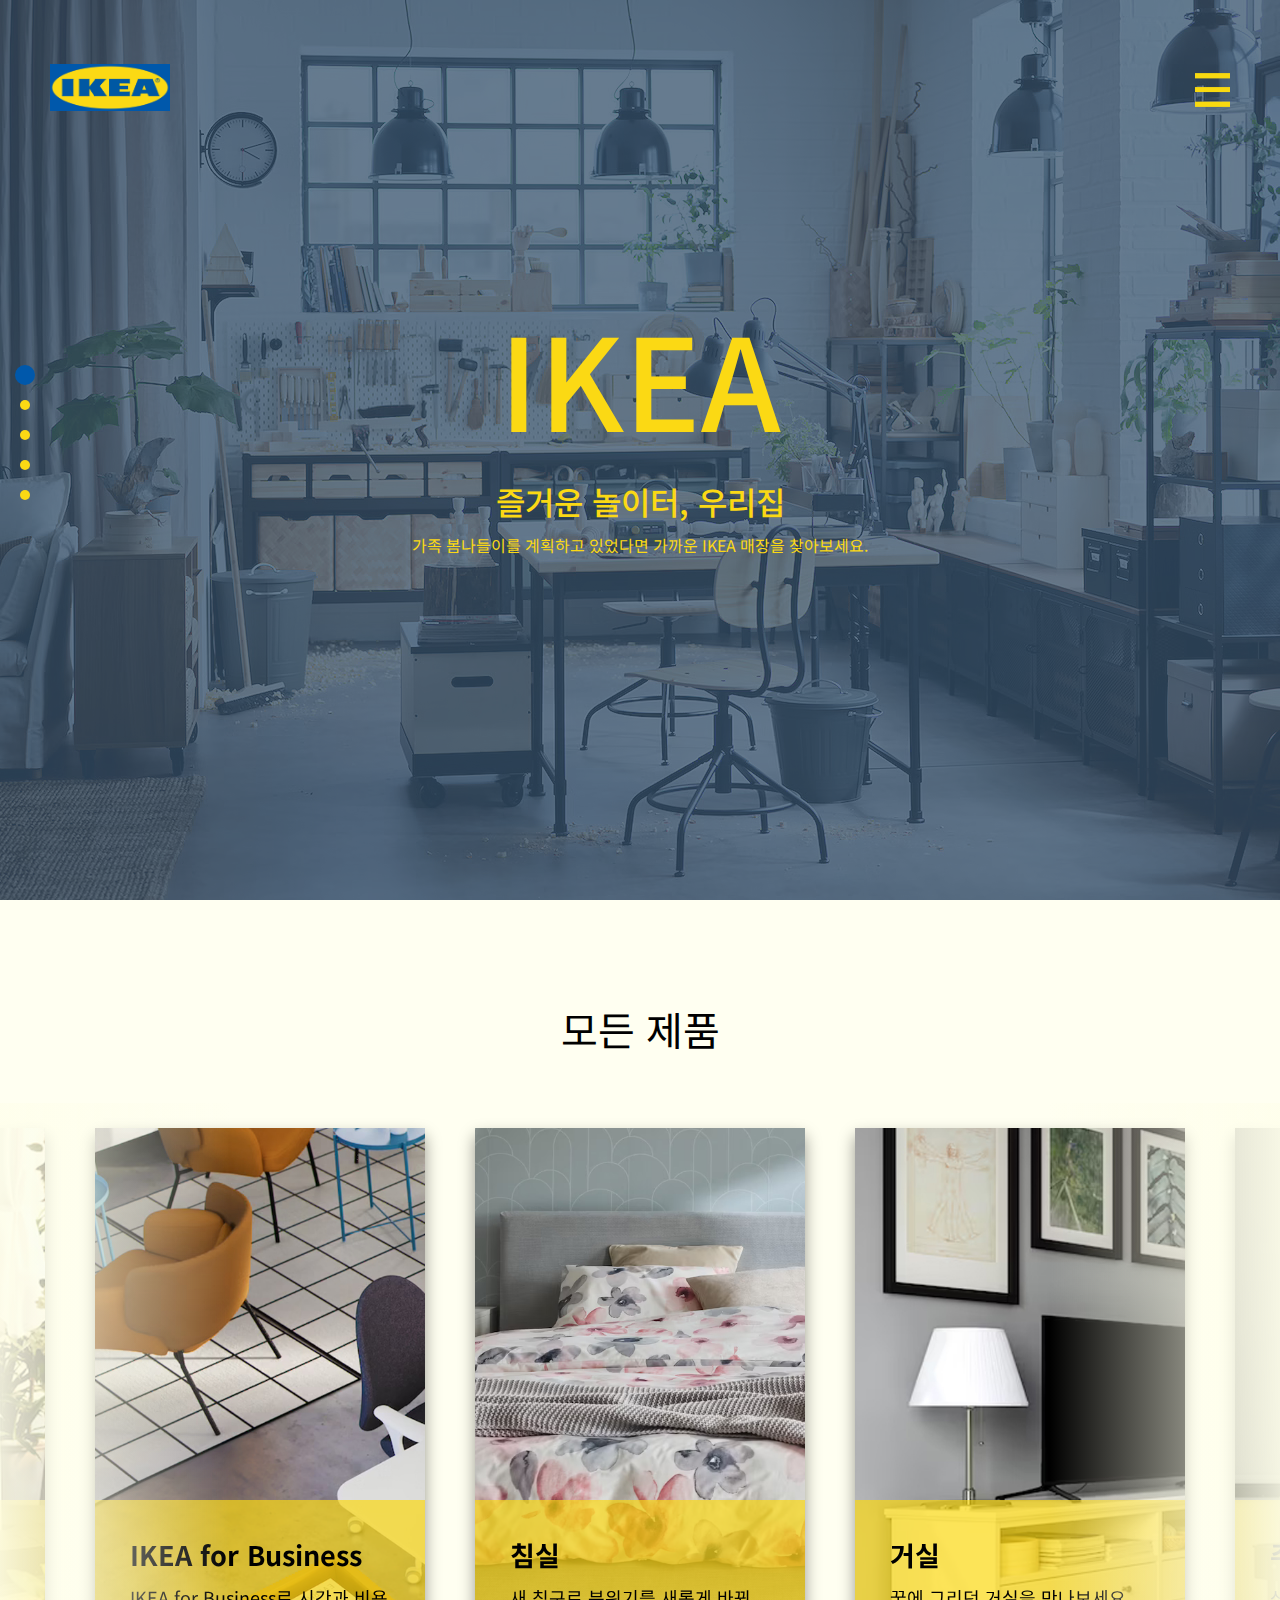
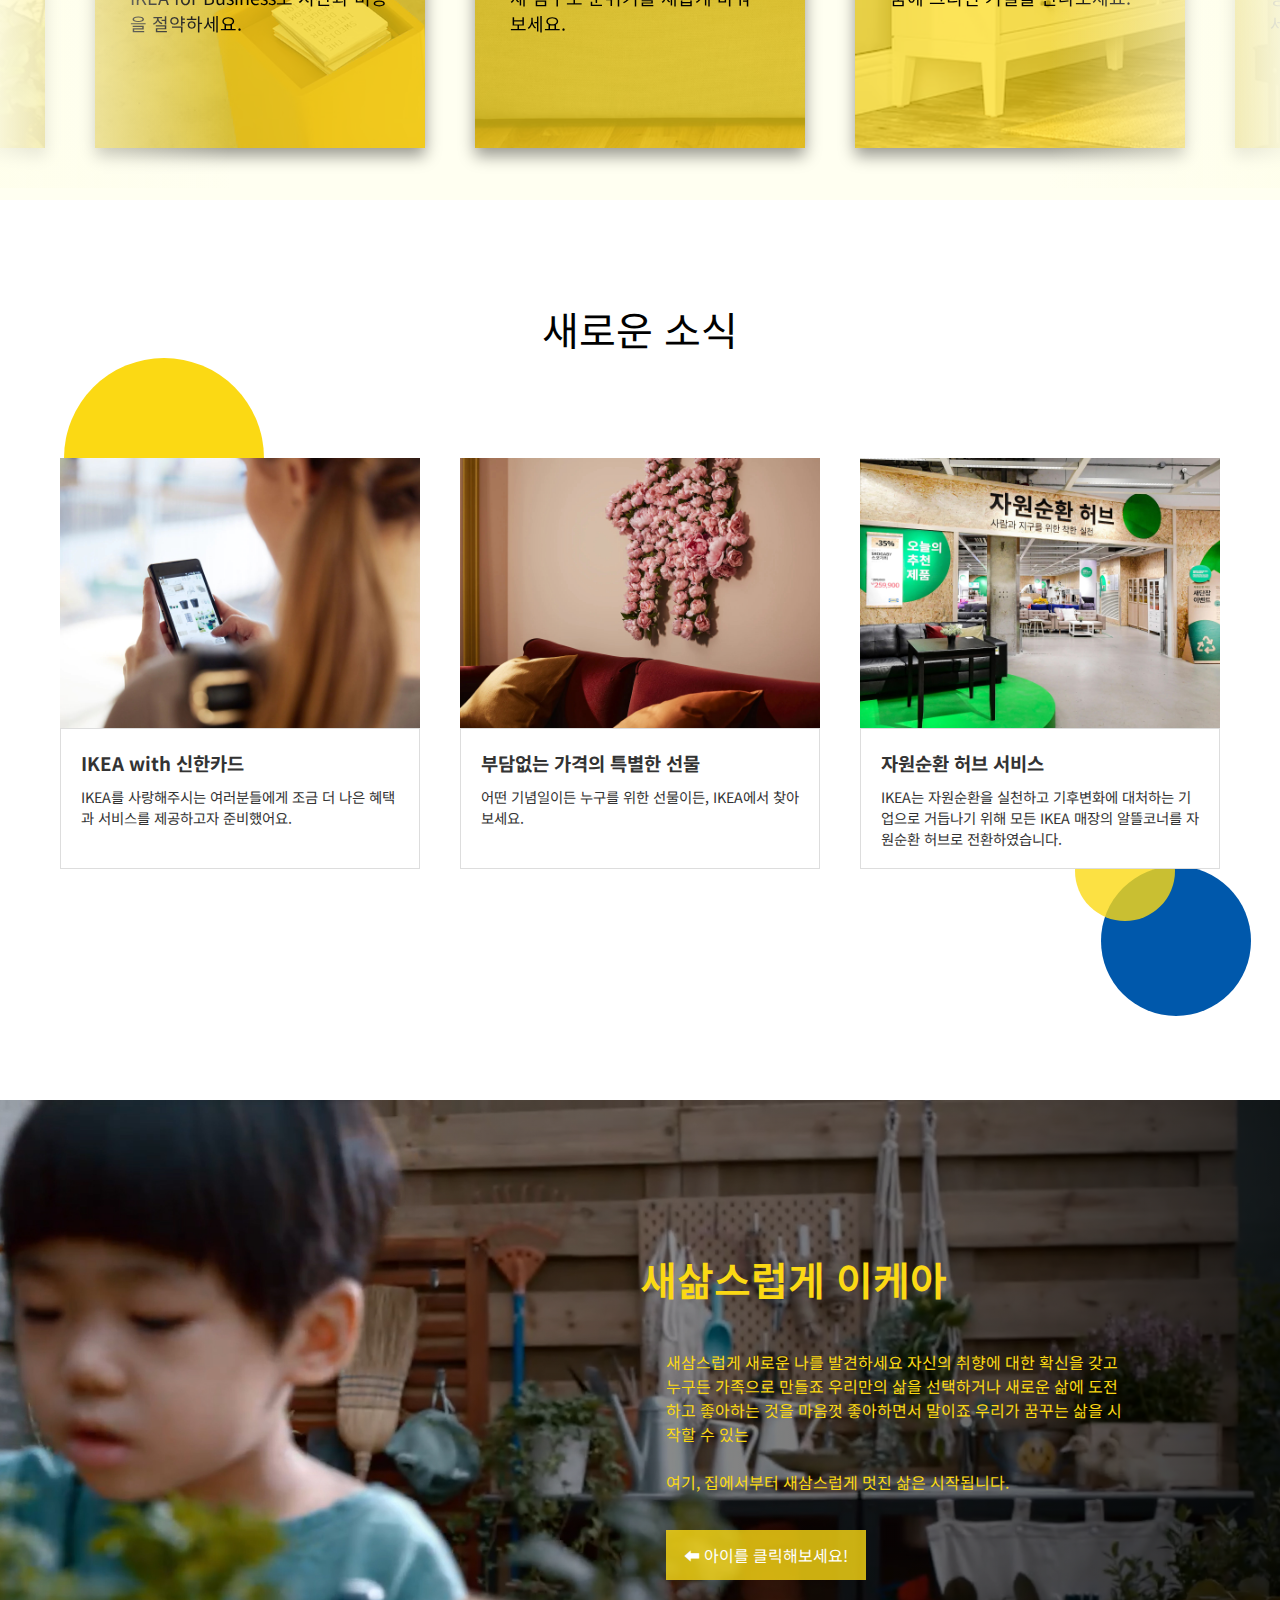
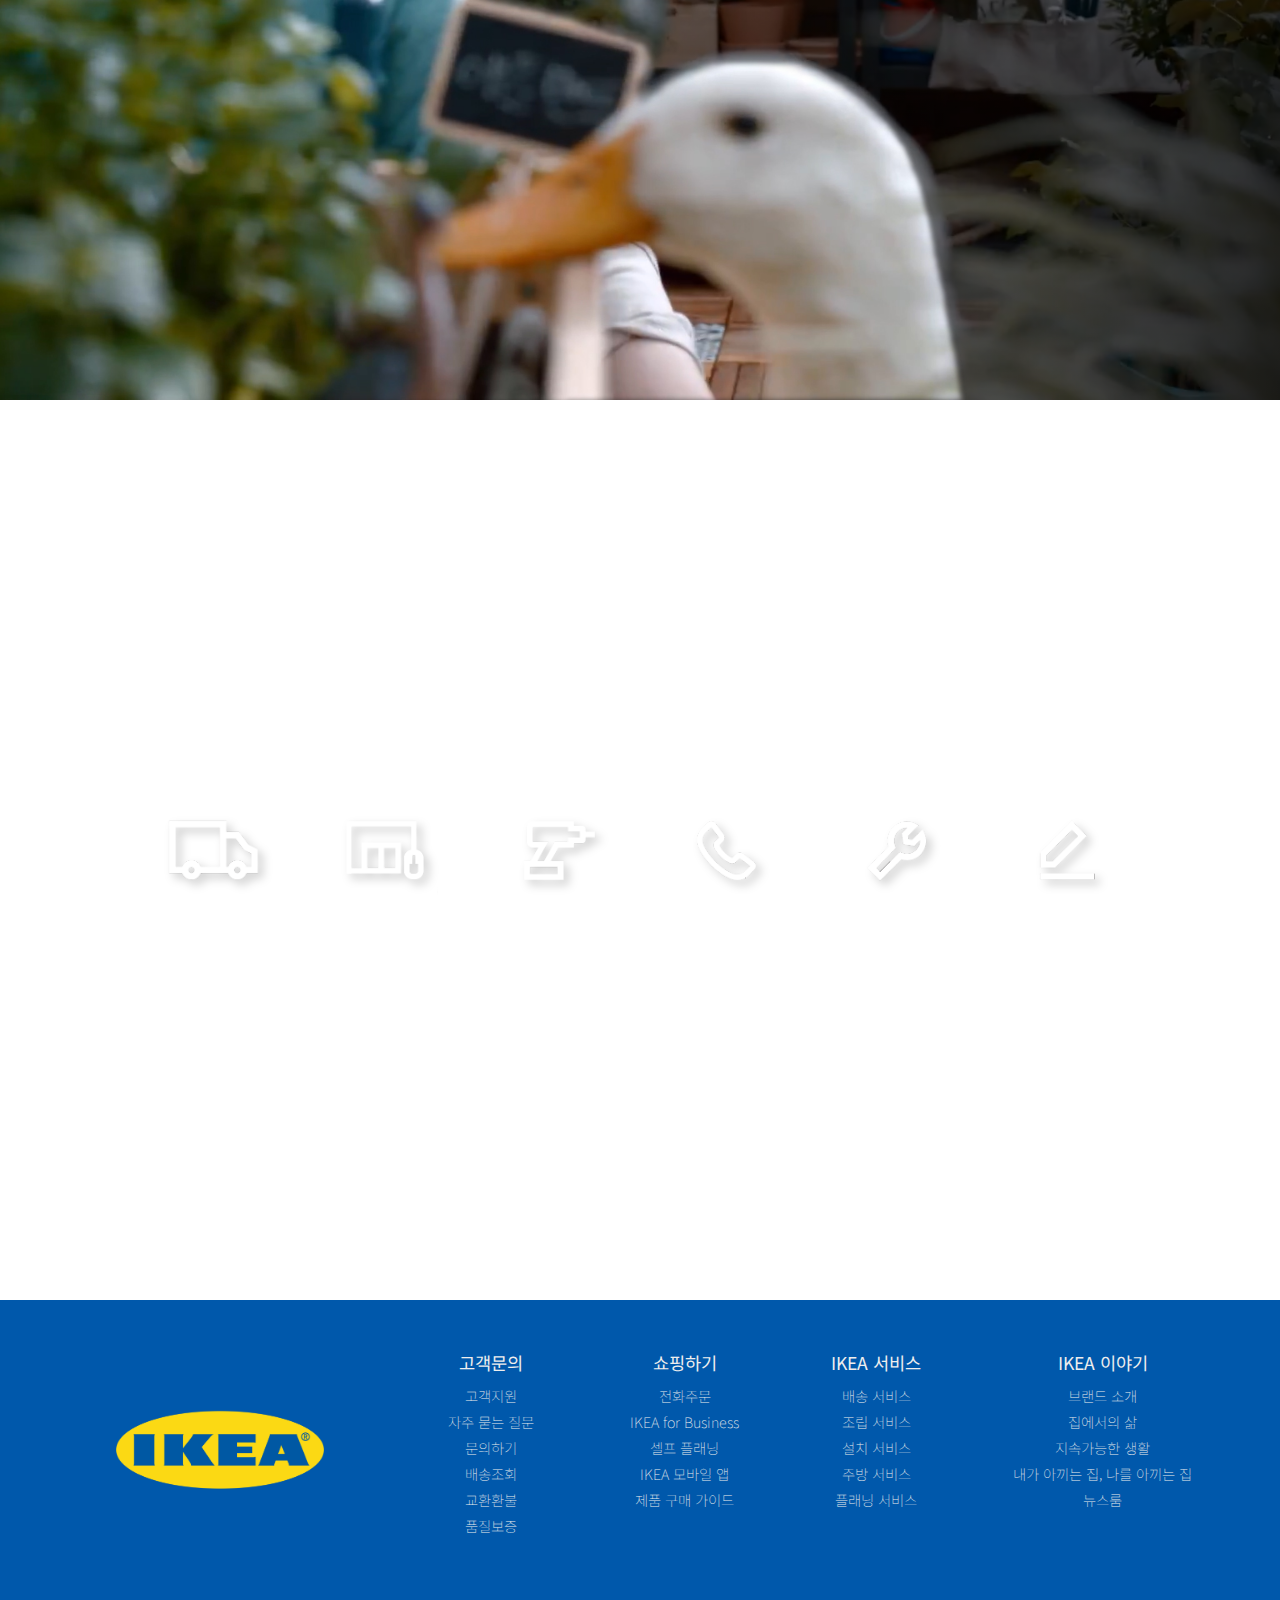
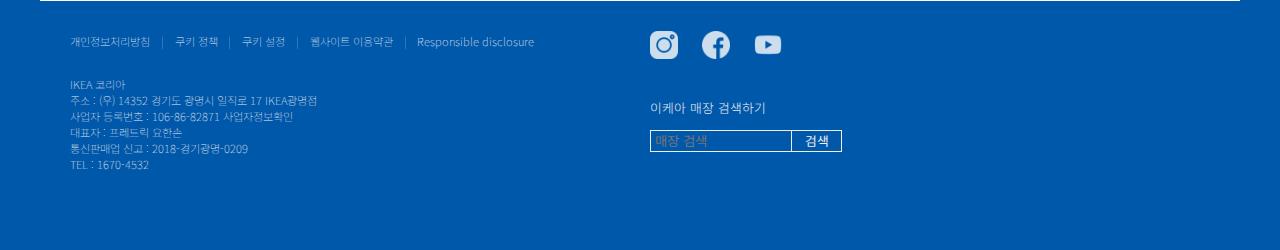
==== index.html @ d353d028 "메뉴바 배경색" ====
<!DOCTYPE html>
<html lang="ko">
<head>
    <meta charset="UTF-8">
    <meta http-equiv="X-UA-Compatible" content="IE=edge">
    <meta name="viewport" content="width=device-width, initial-scale=1.0">
    <link rel="icon" href="img/logo_tap.png">
    <link rel="stylesheet" href="css/reset.css">
    <link rel="stylesheet" href="css/index.css">
    <link rel="stylesheet" href="css/swiper.min.css">
    <link rel="preconnect" href="https://fonts.googleapis.com">
    <link rel="preconnect" href="https://fonts.gstatic.com" crossorigin>
    <link href="https://fonts.googleapis.com/css2?family=Noto+Sans+KR:wght@100;300;400;500;700;900&display=swap"
        rel="stylesheet">

    <title>IKEA</title>

    <script src="https://code.jquery.com/jquery-3.6.0.min.js"></script>
    <script src="js/swiper.min.js"></script><!--제품 슬라이드 -->

    <script>

        // 햄버거 메뉴

    if (window.matchMedia("(min-width: 1200px)").matches) {
        function openLeftMenu() {
            document.getElementById("left_menu").style.width = "30%";
        }/*-- #left_menu의 width를 변경시켜 왼쪽 메뉴가 나타날 수 있도록 함.--*/
        function closeLeftMenu() {
            document.getElementById("left_menu").style.width = "0%";
        }
    } else if(window.matchMedia("(min-width: 700px)").matches) {
        function openLeftMenu() {
            document.getElementById("left_menu").style.width = "40%";
        }/*-- #left_menu의 width를 변경시켜 왼쪽 메뉴가 나타날 수 있도록 함.--*/
        function closeLeftMenu() {
            document.getElementById("left_menu").style.width = "0%";
        }
    } else {
        function openLeftMenu() {
            document.getElementById("left_menu").style.width = "60%";
        }/*-- #left_menu의 width를 변경시켜 왼쪽 메뉴가 나타날 수 있도록 함.--*/
        function closeLeftMenu() {
            document.getElementById("left_menu").style.width = "0%";
        }
    };
        
        // dot 메뉴 시작
            // dot 메뉴 클릭시 active
            $(function () {
                $('#dot_1').click(function () {
                    $('#dot_menu a').removeClass('active');
                    $('#dot_1').addClass('active');
                });
                $('#dot_2').click(function () {
                    $('#dot_menu a').removeClass('active');
                    $('#dot_2').addClass('active');
                });
                $('#dot_3').click(function () {
                    $('#dot_menu a').removeClass('active');
                    $('#dot_3').addClass('active');
                });
                $('#dot_4').click(function () {
                    $('#dot_menu a').removeClass('active');
                    $('#dot_4').addClass('active');
                });
                $('#dot_5').click(function () {
                    $('#dot_menu a').removeClass('active');
                    $('#dot_5').addClass('active');
                });
            });

            // dot 메뉴 스크롤시 active


    if (window.matchMedia("(min-width: 1200px)").matches) {
        $(window).on("scroll", function () {
            if ($(window).scrollTop() >= 0) {
                $("#dot_1").addClass("active");
            }

            if ($(window).scrollTop() >= 630) {
                $("#dot_1").removeClass("active");
                $("#dot_2").addClass("active");
            } else {
                $("#dot_2").removeClass("active");
            }

            if ($(window).scrollTop() >= 900) {
                $("#menu").css({"background-color":"white"});
                $("#menu").css({"height":"100px"});
            } else {
                $("#menu").css({"background-color":"transparent"});
                $("#menu").css({"height":"180px"});
            }

            if ($(window).scrollTop() >= 1500) {
                $("#dot_2").removeClass("active");
                $("#dot_3").addClass("active");
            } else {
                $("#dot_3").removeClass("active");
            }

            if ($(window).scrollTop() >= 2400) {
                $("#dot_3").removeClass("active");
                $("#dot_4").addClass("active");
            } else {
                $("#dot_4").removeClass("active");
            }

            if ($(window).scrollTop() >= 3300) {
                $("#dot_4").removeClass("active");
                $("#dot_5").addClass("active");
            } else {
                $("#dot_5").removeClass("active");
            }

            if ($(window).scrollTop() >= 4100) {
                $("#dot_5").removeClass("active");
            }
        });
    } else if (window.matchMedia("(min-width: 700px)").matches) {
        $(window).on("scroll", function () {
            if ($(window).scrollTop() >= 0) {
                $("#dot_1").addClass("active");
            }

            if ($(window).scrollTop() >= 630) {
                $("#dot_1").removeClass("active");
                $("#dot_2").addClass("active");
            } else {
                $("#dot_2").removeClass("active");
            }

            if ($(window).scrollTop() >= 900) {
                $("#menu").css({"background-color":"white"});
                $("#menu").css({"height":"100px"});
            } else {
                $("#menu").css({"background-color":"transparent"});
                $("#menu").css({"height":"180px"});
            }

            if ($(window).scrollTop() >= 1400) {
                $("#dot_2").removeClass("active");
                $("#dot_3").addClass("active");
            } else {
                $("#dot_3").removeClass("active");
            }

            if ($(window).scrollTop() >= 2300) {
                $("#dot_3").removeClass("active");
                $("#dot_4").addClass("active");
            } else {
                $("#dot_4").removeClass("active");
            }

            if ($(window).scrollTop() >= 3200) {
                $("#dot_4").removeClass("active");
                $("#dot_5").addClass("active");
            } else {
                $("#dot_5").removeClass("active");
            }

            if ($(window).scrollTop() >= 4300) {
                $("#dot_5").removeClass("active");
            }
        });
    } else {
        $(window).on("scroll", function () {
            if ($(window).scrollTop() >= 0) {
                $("#dot_1").addClass("active");
            }

            if ($(window).scrollTop() >= 600) {
                $("#dot_1").removeClass("active");
                $("#dot_2").addClass("active");
            } else {
                $("#dot_2").removeClass("active");
            }

            if ($(window).scrollTop() >= 850) {
                $("#menu").css({"background-color":"white"});
                $("#menu").css({"height":"90px"});
                $("#menu").css({"box-shadow":"0px 3px 15px rgba(0,0,0,0.2)"});
            } else {
                $("#menu").css({"background-color":"transparent"});
                $("#menu").css({"height":"180px"});
                $("#menu").css({"box-shadow":"none"});
            } // 메뉴바 900PX 보다 스크롤 되는 경우 배경 생기게

            if ($(window).scrollTop() >= 1300) {
                $("#dot_2").removeClass("active");
                $("#dot_3").addClass("active");
            } else {
                $("#dot_3").removeClass("active");
            }

            if ($(window).scrollTop() >= 2700) {
                $("#dot_3").removeClass("active");
                $("#dot_4").addClass("active");
            } else {
                $("#dot_4").removeClass("active");
            }

            if ($(window).scrollTop() >= 3600) {
                $("#dot_4").removeClass("active");
                $("#dot_5").addClass("active");
            } else {
                $("#dot_5").removeClass("active");
            }

            if ($(window).scrollTop() >= 5100) {
                $("#dot_5").removeClass("active");
            }
        });
    }

                    //리사이즈시 적용
                    $(window).resize(function(){
                        if (window.matchMedia("(min-width: 1200px)").matches) {
                        var swiper = new Swiper('.swiper-container', {
                            pagination: '.swiper-pagination',
                            slidesPerView: 3.5, // 몇개 보이게 할 건지
                            paginationClickable: true,
                            spaceBetween: 50, //슬라이드 간격
                            loop: true, // 처음~끝 반복 여부
                            centeredSlides: true,
                            autoplay: 2500, // 오토플레이 진행 속도
                            autoplayDisableOnInteraction: false  
                        });
                    } else if (window.matchMedia("(min-width: 700px)").matches) { 
                        var swiper = new Swiper('.swiper-container', {
                            pagination: '.swiper-pagination',
                            slidesPerView: 2.3, // 몇개 보이게 할 건지
                            paginationClickable: true,
                            spaceBetween: 50, //슬라이드 간격
                            loop: true, // 처음~끝 반복 여부
                            centeredSlides: true,
                            autoplay: 2500, // 오토플레이 진행 속도
                            autoplayDisableOnInteraction: false  
                        }); 
                    } else { 
                        var swiper = new Swiper('.swiper-container', {
                            pagination: '.swiper-pagination',
                            slidesPerView: 1.4, // 몇개 보이게 할 건지
                            paginationClickable: true,
                            spaceBetween: 50, //슬라이드 간격
                            loop: true, // 처음~끝 반복 여부
                            centeredSlides: true,
                            autoplay: 2500, // 오토플레이 진행 속도
                            autoplayDisableOnInteraction: false  
                        }); }
                    });

            //dot _menu 앵커 스크롤 애니메이션
                $(document).ready(function ($) {
                    $("#dot_1").click(function (event) {
                        event.preventDefault();
                        $('html,body').animate({ scrollTop: $(this.hash).offset().top }, 500);

                    });
                    $("#dot_2").click(function (event) {
                        event.preventDefault();
                        $('html,body').animate({ scrollTop: $(this.hash).offset().top }, 500);

                    });
                    $("#dot_3").click(function (event) {
                        event.preventDefault();
                        $('html,body').animate({ scrollTop: $(this.hash).offset().top }, 500);

                    });
                    $("#dot_4").click(function (event) {
                        event.preventDefault();
                        $('html,body').animate({ scrollTop: $(this.hash).offset().top }, 500);

                    });
                    $("#dot_5").click(function (event) {
                        event.preventDefault();
                        $('html,body').animate({ scrollTop: $(this.hash).offset().top }, 500);

                    });
                });

                //popup
                $(function () {
                    $('.main_campaign_baby_hover').click(function () {
                        $("#popup").fadeIn();
                    });

                    $('.close_btn').click(function () {
                        $("#popup").hide();
                    });
                });



    </script> <!-- js파일로 나중에 분리해놓기 -->

    </head>
    
    <body>
    <div id="wrap">

        <!-- 여기부터 메인 메뉴 -->
        <header>
            <div id="menu">
                <div class="logo" onclick="location.href='#'"><img src="img/logo.png" alt="로고이미지"></div>

                <img src="img/menu_icon.png" id="hambuger" onclick="openLeftMenu()">
            </div>
    
            <div id="left_menu" class="overlay">
                <a href="javascript:void(0)" class="closebtn" onclick="closeLeftMenu()">&times;</a>
                <div class="overlay-content">
                    <a href="#">모든 제품</a>
                    <a href="#">온라인 쇼룸</a>
                    <a href="#">할인 중</a>
                    <a href="#">신제품</a>
                    <a href="#">아이디어</a>
                    <a href="#">새로운 소식</a>
                    <a href="#">매장안내</a>
                  </div>
            </div>
            
            <div id="dot_menu_bg">
                <div></div>
                <div></div>
                <div></div>
                <div></div>
                <div></div>
            </div>

            <div id="dot_menu">
                <a id="dot_1" class="active" href="#main_top"></a>
                <a id="dot_2" href="#main_product"></a>
                <a id="dot_3" href="#main_event"></a>
                <a id="dot_4" href="#main_campaign"></a>
                <a id="dot_5" href="#main_service"></a>
            </div>
        </header>



        <!-- 여기부터 메인 배경. -->
        <div id="main_top">
            <div class="main_top_text" onclick="location.href='#'">
                <h1>IKEA</h1>
                <p>즐거운 놀이터, 우리집</p>
                <p>가족 봄나들이를 계획하고 있었다면 가까운 IKEA 매장을 찾아보세요.</p>
            </div>
            <div class="main_top_img">
            </div>
        </div>



        <!-- 여기부터 메인 제품 -->
        <div id="main_product">
            <div class="main_title_text">모든 제품</div>

            <div id="slide_wrap">
                <div class="slide_gradient_right"></div>
                <div class="slide_gradient_left"></div>
                <div class="swiper-container">
                    <div class="swiper-wrapper">
                        <div class="swiper-slide">
                            <div class="swiper-slide_img" id="swiper-slide_img1"></div>
                            <div class="swiper-slide_text">
                                <h4>침실</h4>
                                <p>새 침구로 분위기를 새롭게 바꿔 보세요.</p>
                            </div>
                        </div>

                        <div class="swiper-slide">
                            <div class="swiper-slide_img" id="swiper-slide_img2"></div>
                            <div class="swiper-slide_text">
                                <h4>거실</h4>
                                <p>꿈에 그리던 거실을 만나보세요.</p>
                            </div>
                        </div>

                        <div class="swiper-slide">
                            <div class="swiper-slide_img" id="swiper-slide_img3"></div>
                            <div class="swiper-slide_text">
                                <h4>주방</h4>
                                <p>상상 속의 주방을 현실로 만들어보세요.</p>
                            </div>
                        </div>

                        <div class="swiper-slide">
                            <div class="swiper-slide_img" id="swiper-slide_img4"></div>
                            <div class="swiper-slide_text">
                                <h4>다이닝</h4>
                                <p>꿈꾸던 다이닝룸을 찾아보세요.</p>
                            </div>
                        </div>

                        <div class="swiper-slide">
                            <div class="swiper-slide_img" id="swiper-slide_img5"></div>
                            <div class="swiper-slide_text">
                                <h4>어린이 IKEA
                                </h4>
                                <p>어린이 IKEA는 작은 디테일에도 세심한 주의를 기울입니다.</p>
                            </div>
                        </div>

                        <div class="swiper-slide">
                            <div class="swiper-slide_img" id="swiper-slide_img6"></div>
                            <div class="swiper-slide_text">
                                <h4>홈오피스
                                </h4>
                                <p>꿈에 그리던 홈오피스를 만나보세요</p>
                            </div>
                        </div>

                        <div class="swiper-slide">
                            <div class="swiper-slide_img" id="swiper-slide_img7"></div>
                            <div class="swiper-slide_text">
                                <h4>욕실</h4>
                                <p>욕실을 나만의 오아시스로 만들어보세요.</p>
                            </div>
                        </div>

                        <div class="swiper-slide">
                            <div class="swiper-slide_img" id="swiper-slide_img8"></div>
                            <div class="swiper-slide_text">
                                <h4>현관</h4>
                                <p>수납공간으로 깔끔한 현관을 만들어보세요.</p>
                            </div>
                        </div>

                        <div class="swiper-slide">
                            <div class="swiper-slide_img" id="swiper-slide_img9"></div>
                            <div class="swiper-slide_text">
                                <h4>야외공간
                                </h4>
                                <p>꿈꾸던 야외 공간을 찾아 보세요.</p>
                            </div>
                        </div>

                        <div class="swiper-slide">
                            <div class="swiper-slide_img" id="swiper-slide_img10"></div>
                            <div class="swiper-slide_text">
                                <h4>IKEA for Business
                                </h4>
                                <p>IKEA for Business로 시간과 비용을 절약하세요.</p>
                            </div>
                        </div>

                    </div>
                    <!-- Add Pagination -->
                    <div class="swiper-pagination"></div>
                </div>
            </div>
            
                <!-- js 나중에 분리 -->
                <script>

                    //처음 화면 진입시 적용
                    if (window.matchMedia("(min-width: 1200px)").matches) {
                        var swiper = new Swiper('.swiper-container', {
                            pagination: '.swiper-pagination',
                            slidesPerView: 3.5, // 몇개 보이게 할 건지
                            paginationClickable: true,
                            spaceBetween: 50, //슬라이드 간격
                            loop: true, // 처음~끝 반복 여부
                            centeredSlides: true,
                            autoplay: 2500, // 오토플레이 진행 속도
                            autoplayDisableOnInteraction: false  
                        });
                    } else if (window.matchMedia("(min-width: 700px)").matches) { 
                        var swiper = new Swiper('.swiper-container', {
                            pagination: '.swiper-pagination',
                            slidesPerView: 2.3, // 몇개 보이게 할 건지
                            paginationClickable: true,
                            spaceBetween: 50, //슬라이드 간격
                            loop: true, // 처음~끝 반복 여부
                            centeredSlides: true,
                            autoplay: 2500, // 오토플레이 진행 속도
                            autoplayDisableOnInteraction: false  
                        }); 
                    } else { 
                        var swiper = new Swiper('.swiper-container', {
                            pagination: '.swiper-pagination',
                            slidesPerView: 1.4, // 몇개 보이게 할 건지
                            paginationClickable: true,
                            spaceBetween: 50, //슬라이드 간격
                            loop: true, // 처음~끝 반복 여부
                            centeredSlides: true,
                            autoplay: 2500, // 오토플레이 진행 속도
                            autoplayDisableOnInteraction: false  
                        }); }

                    //리사이즈시 적용
                    $(window).resize(function(){
                        if (window.matchMedia("(min-width: 1200px)").matches) {
                        var swiper = new Swiper('.swiper-container', {
                            pagination: '.swiper-pagination',
                            slidesPerView: 3.5, // 몇개 보이게 할 건지
                            paginationClickable: true,
                            spaceBetween: 50, //슬라이드 간격
                            loop: true, // 처음~끝 반복 여부
                            centeredSlides: true,
                            autoplay: 2500, // 오토플레이 진행 속도
                            autoplayDisableOnInteraction: false  
                        });
                    } else if (window.matchMedia("(min-width: 700px)").matches) { 
                        var swiper = new Swiper('.swiper-container', {
                            pagination: '.swiper-pagination',
                            slidesPerView: 2.3, // 몇개 보이게 할 건지
                            paginationClickable: true,
                            spaceBetween: 50, //슬라이드 간격
                            loop: true, // 처음~끝 반복 여부
                            centeredSlides: true,
                            autoplay: 2500, // 오토플레이 진행 속도
                            autoplayDisableOnInteraction: false  
                        }); 
                    } else { 
                        var swiper = new Swiper('.swiper-container', {
                            pagination: '.swiper-pagination',
                            slidesPerView: 1.4, // 몇개 보이게 할 건지
                            paginationClickable: true,
                            spaceBetween: 50, //슬라이드 간격
                            loop: true, // 처음~끝 반복 여부
                            centeredSlides: true,
                            autoplay: 2500, // 오토플레이 진행 속도
                            autoplayDisableOnInteraction: false  
                        }); }
                    });
            </script>

        </div>



        <!-- 여기부터 메인 이벤트 -->
        <div id="main_event">
            <div class="main_title_text">새로운 소식</div>

            <div class="circle"></div>
            <div class="circle2"></div>
            <div class="circle3"></div>

            <div class="event_wrap">
                <div class="event_box">
                    <a href="#" class="event_img_box">
                        <img src="img/event_img1.jpg" alt="1">
                    </a>
                    <a href="#" class="event_text_box">
                        <h3>IKEA with 신한카드</h3>
                        <p>IKEA를 사랑해주시는 여러분들에게 조금 더 나은 혜택과 서비스를 제공하고자 준비했어요.</p>
                    </a>
                </div>
                <div class="event_box">
                    <a href="#" class="event_img_box">
                        <img src="img/event_img2.jpg" alt="2">
                    </a>
                    <a href="#" class="event_text_box">
                        <h3>부담없는 가격의 특별한 선물</h3>
                        <p>어떤 기념일이든 누구를 위한 선물이든, IKEA에서 찾아보세요.</p>
                    </a>
                </div>
                <div class="event_box">
                    <a href="#" class="event_img_box">
                        <img src="img/event_img3.jpg" alt="3">
                    </a>
                    <a href="#" class="event_text_box">
                        <h3>자원순환 허브 서비스</h3>
                        <p>IKEA는 자원순환을 실천하고 기후변화에 대처하는 기업으로 거듭나기 위해 모든 IKEA 매장의 알뜰코너를 자원순환 허브로 전환하였습니다.</p>
                    </a>
                </div>
            </div>
        </div>



        <!-- 여기부터 메인 캠페인 -->
        <div id="main_campaign">

            <div id="popup" class="hide_popup">
                <div class="content">
                    <video class="main_campaign_video" src="img/popup-mv0-bg.mp4" loop="" muted="" autoplay="">
                </div>
                <button class="close_btn">영상 닫기</button>
            </div>

            <div class="main_title_text">새삶스럽게 이케아
            </div>
            <div class="main_campaign_baby_hover"></div>

            <div class="main_campaign_baby"></div>
            <div class="main_campaign_text"><p>
                새삼스럽게 새로운 나를 발견하세요
                자신의 취향에 대한 확신을 갖고 누구든 가족으로 만들죠
                우리만의 삶을 선택하거나 새로운 삶에 도전하고
                좋아하는 것을 마음껏 좋아하면서 말이죠
                우리가 꿈꾸는 삶을 시작할 수 있는 <br><br>
                여기, 집에서부터
                
                새삼스럽게 멋진 삶은 시작됩니다.</p>
            <div class="main_campaign_btn"><span>⬅ 아이를 클릭해보세요!</span></div>
            </div>
            <div class="main_campaign_gra"></div>
            <div class="main_campaign_box">
            </div>
        </div>


        <!-- 여기부터 메인 서비스 -->
        <div id="main_service">
            <div class="main_title_text">다양한 이케아 서비스</div>
            <div class="main_service_text">
                <h2> 조금 더 가까이, IKEA 서비스 </h2>
            
                <p>당신과의 거리를 좁히는 IKEA의 진심과 노력
                    IKEA는 언제나 더 많은 사람들이 더 기분 좋게, 더 편안하게 쇼핑할 수 있는 방법에 대해 고민해 왔어요.
            
                    여러분에게 조금 더 가까워지기 위한 바램으로 진심을 가득 담아 준비한, IKEA의 새로운 쇼핑 서비스를 소개합니다! </p>
            </div>

            <div class="main_service_icon">

                <a href="#"><img src="img/icon_1.png" alt="1">
                <span class="icon_number">01</span>
                <span class="icon_name">배송 서비스</span>
                <p class="icon_text">더 낮은 가격으로 만나는 IKEA 배송 서비스</p>
                </a>
                <a href="#"><img src="img/icon_2.png" alt="2">
                    <span class="icon_number">02</span>
                    <span class="icon_name">주유소 픽업 서비스</span>
                    <p class="icon_text">도심 속 가까운 주유소에서 빠르고 편하게 IKEA 제품을 직접 픽업</p>
                </a>
                <a href="#"><img src="img/icon_3.png" alt="3">
                    <span class="icon_number">03</span>
                    <span class="icon_name">조립 서비스</span>
                    <p class="icon_text"> IKEA에게 조립을 맡기고 소중한 시간을 아끼세요</p>
                </a>
                <a href="#"><img src="img/icon_4.png" alt="4">
                    <span class="icon_number">04</span>
                    <span class="icon_name">실시간 주문 서비스</span>
                    <p class="icon_text">온라인 주문을 더욱 빠르고 편리하게 할 수 있는 실시간 주문 서비스</p>
                </a>
                <a href="#"><img src="img/icon_5.png" alt="5">
                    <span class="icon_number">05</span>
                    <span class="icon_name">설치 서비스</span>
                    <p class="icon_text">전문가의 도움을 받아 간편하게 설치해보세요</p>
                </a>
                <a href="#"><img src="img/icon_6.png" alt="6">
                    <span class="icon_number">06</span>
                    <span class="icon_name">주방 서비스</span>
                    <p class="icon_text">꿈의 주방을 현실로 이루고 싶다면 IKEA 전문가와 함께 시작해보세요</p>
                </a>
            </div>
            
        </div>


        <!-- 여기부터 푸터 -->
        <footer>
            <div class="footer_menu">
                <div class="footer_logo"><img src="img/logo.png" alt="1"></div>
                <div class="footer_menu_box">
                    <ul>
                        <li><a href="#">고객문의</a></li>
                        <li><a href="#">고객지원</a></li>
                        <li><a href="#">자주 묻는 질문</a></li>
                        <li><a href="#">문의하기</a></li>
                        <li><a href="#">배송조회</a></li>
                        <li><a href="#">교환환불</a></li>
                        <li><a href="#">품질보증</a></li>
                    </ul>
                    <ul>
                        <li><a href="#">쇼핑하기</a></li>
                        <li><a href="#">전화주문</a></li>
                        <li><a href="#">IKEA for Business</a></li>
                        <li><a href="#">셀프 플래닝</a></li>
                        <li><a href="#">IKEA 모바일 앱</a></li>
                        <li><a href="#">제품 구매 가이드</a></li>
                    </ul>
                    <ul>
                        <li><a href="#">IKEA 서비스</a></li>
                        <li><a href="#">배송 서비스</a></li>
                        <li><a href="#">조립 서비스</a></li>
                        <li><a href="#">설치 서비스</a></li>
                        <li><a href="#">주방 서비스</a></li>
                        <li><a href="#">플래닝 서비스</a></li>
                    </ul>
                    <ul>
                        <li><a href="#">IKEA 이야기</a></li>
                        <li><a href="#">브랜드 소개</a></li>
                        <li><a href="#">집에서의 삶</a></li>
                        <li><a href="#">지속가능한 생활</a></li>
                        <li><a href="#">내가 아끼는 집, 나를 아끼는 집</a></li>
                        <li><a href="#">뉴스룸</a></li>
                    </ul>
                </div>
            </div>

            <div class="footer_content">
                <div class="footer_content_left">
                    <ul>
                        <li><a href="#">개인정보처리방침</a></li>
                        <li>|</li>
                        <li><a href="#">쿠키 정책</a></li>
                        <li>|</li>
                        <li><a href="#">쿠키 설정</a></li>
                        <li>|</li>
                        <li><a href="#">웹사이트 이용약관</a></li>
                        <li>|</li>
                        <li><a href="#">Responsible disclosure</a></li>
                    </ul>
                    <p>
                        IKEA 코리아 <br>
                        주소 : (우) 14352 경기도 광명시 일직로 17 IKEA광명점<br>
                        사업자 등록번호 : 106-86-82871 사업자정보확인<br>
                        대표자 : 프레드릭 요한손<br>
                        통신판매업 신고 : 2018-경기광명-0209<br>
                        TEL : 1670-4532 
                    </p>
                </div>
                <div class="footer_content_right"><!--사이즈 1200이하가 되는 경우 위로 left위로 올라가도록 flex 설정-->
                    <div class="footer_content_right_top">
                        <a href="https://www.instagram.com/accounts/login/?next=/ikeakr/" target="_blank"><img src="img/instagram.png"
                                alt="인스타그램"></a>
                        <a href="https://www.facebook.com/IKEA.kr/" target="_blank"><img src="img/facebook.png" alt="페이스북"></a>
                        <a href="https://www.youtube.com/channel/UCvt32qJUh606U-W_hr-EF7A" target="_blank"><img src="img/youtube.png"
                                alt="유튜브"></a>
                    </div>
                    <div class="footer_content_right_bottom"> 
                        <span>이케아 매장 검색하기</span>
                        <form action="">
                            <input type="search" name="store" placeholder=" 매장 검색">
                            <button type="submit">검색</button>
                        </form>
                    </div>
                </div>

                

            </div>
        </footer>
    </div>
</body>
</html>
---- css/index.css ----
@charset "utf-8";
@media screen and (max-width:699px) {
    #wrap {
        width: 100%;
    }

    /*---- 여기부터 메뉴 ----*/
    header #menu {
        position: fixed;
        z-index: 100;
        width: 100%;
        height: 180px;
        display: flex;
        align-items: center;
        justify-content: space-between;
    }

    .logo {
        width: 120px;
        margin: 0 0 0 30px;
        color: white;
        text-align: center;
        cursor: pointer;
    }

    .logo img {
        width: 100%;
    }

    #top_menu {
        display: none;
    }

    #hambuger {
        width: 35px;
        margin: 0 30px 0 0px;
        cursor: pointer;
    }

    .overlay {
        height: 100%;
        width: 0;
        /*해당 값을 0으로 줘야 자바스크립트를 통해 숨기고 나타냄을 표현 할 수 있음*/
        position: fixed;
        z-index: 101;
        top: 0;
        right: 0;
        background-color: rgba(0, 88, 171);
        background-color: rgba(0, 88, 171, 0.9);
        overflow-x: hidden;
        /*해당 값을  hidden으로 줘야 width값에 따라 텍스트가 숨겨지고 보여짐이 가능함. */
        transition: 0.5s;
    }

    .overlay-content {
        position: relative;
        top: 25%;
        width: 100%;
        text-align: center;
        display: block;
        margin-top: 30px;
    }

    .overlay a {
        padding: 10px;
        line-height: 160%;
        font-size: 30px;
        color: rgba(251, 217, 20);
        transition: 0.3s;
        font-weight: bold;
        display: block;
        white-space: nowrap;
        /*hidden시 글자가 줄넘김 되지 않도록 해줌*/
    }

    .overlay a:hover,
    .overlay a:focus {
        color: #fff;
    }

    .overlay .closebtn {
        position: absolute;
        top: 20px;
        right: 45px;
        font-size: 60px;
    }

    /*---- dot메뉴 ----*/
    #dot_menu_bg {
        position: fixed;
        z-index: 103;
        top: 40%;
        left: 20px;
        width: 15px;
        height: 150px;
        display: flex;
        flex-direction: column;
        justify-content: space-around;
        justify-items: center;
    }

    #dot_menu_bg>div {
        cursor: pointer;
        width: 10px;
        height: 10px;
        background-color: rgba(251, 217, 20);
        border-radius: 50px;
    }

    #dot_menu {
        position: fixed;
        z-index: 104;
        top: 40%;
        left: 15px;
        width: 15px;
        height: 150px;
        display: flex;
        flex-direction: column;
        justify-content: space-around;
        justify-items: center;
    }

    #dot_menu>a {
        width: 20px;
        height: 20px;
        background-color: rgba(0, 88, 171);
        border-radius: 50px;
        opacity: 0;
    }

    #dot_menu>a:hover,
    #dot_menu>a.active {
        opacity: 1;
        background-color: rgba(0, 88, 171);
    }

    /*각 a호버시 나타나도록 하고, 첫번째 a는 첫화면일때 보여져있도록 함*/



    /*---- 여기부터 메인 ----*/

    /*-----메인 공통 부분-----*/

    .main_title_text {
        width: 100%;
        margin: 0 auto;
        padding: 60px 0 0;
        font-size: 2.5em;
        text-align: center;
        cursor: pointer;
    }
    /*product, event, service 부분*/


    /*---- 메인 탑 ----*/
    #main_top {
        width: 100%;
        height: 100vh;
        min-height: 900px;
    }

    .main_top_img {
        width: 100%;
        height: 100%;
        background-position: center;
        background-attachment: fixed;
        background-size: cover;
        background-image: url("../img/main_1.jpg");
        filter:
            brightness(0.4) opacity(0.6) drop-shadow(0 0 0 rgb(0, 88, 171));
    }

    .main_top_text {
        text-align: center;
        cursor: pointer;
        color: rgba(251, 217, 20);
        position: absolute;
        transform: translate(-50%, -50%);
        top: 50%;
        left: 50%;
        z-index: 99;
    }

    .main_top_text h1 {
        margin: 10px 15px 0px;
        font-size: 7em;
        font-weight: 500;
    }

    .main_top_text p:nth-of-type(1) {
        font-size: 1.5em;
        line-height: 2em;
        font-weight: 500;
    }

    .main_top_text p:nth-of-type(2) {
        font-size: 0.9em;
        margin: 0 25px 70px;
    }


    /*-----메인 호버-----*/
    .main_top_text:hover+.main_top_img {
        filter: none;
        transition: all 0.3s ease;
    }

    /* + 인접형제 선택자를 통해 텍스트 호버시 인접형제 내용이  변경되도록 적용함*/
    .main_top_text:hover {
        text-shadow: none;
        color: #fff;
        /* border-radius: 1000px; */
        background-color: rgba(251, 217, 20, 0.9);
        transition: all 0.5s ease;
    }



    /*---- 메인 제품 부분 ----*/
    #main_product {
        width: 100%;
        height: 80vh;
        min-height: 750px;
        background-color: rgb(255, 255, 241);
        overflow: hidden;
    }
    /*슬라이드 css는 swiper.min.css에서 변경*/
    /*슬라이드 미디어쿼리는 js에서 변경*/




    /*-----메인 이벤트 부분-----*/
    #main_event {
        width: 100%;
        height: auto;
        min-height: 900px;
        background-color: white;
        overflow: hidden;
        position: relative;
        padding-bottom: 100px;
    }

    .circle {
        position: absolute;
        left: 5%;
        width: 200px;
        height: 200px;
        border-radius: 200px;
        background-color: rgba(251, 217, 20);
    }

    .circle2 {
        position: absolute;
        left: 86%;
        top: 74%;
        width: 150px;
        height: 150px;
        border-radius: 200px;
        background-color: rgba(0, 88, 171);
    }

    .circle3 {
        position: absolute;
        left: 84%;
        top: 69%;
        width: 100px;
        height: 100px;
        border-radius: 200px;
        background-color: rgba(251, 217, 20, 0.8);
    }



    .event_wrap {
        position: relative;
        width: 100%;
        display: flex;
        margin: 0 auto;
        flex-flow: row wrap;
        justify-content: space-around;
    }

    .event_box {
        width: 80%;
        margin-top: 100px;
    }

    .event_img_box {
        display: block;
        width: 100%;
    }

    .event_img_box img {
        width: 100%;
    }

    .event_img_box a {
        display: block;
    }

    .event_text_box {
        display: block;
        border: 1px solid #ddd;
        background-color: white;
        margin-top: -5px;
        margin-bottom: -40px;
        width: 100%;
        min-height: 150px;
    }

    .event_text_box h3 {
        padding: 20px 20px 10px;
    }

    .event_text_box p {
        font-size: 0.9em;
        margin: 0 20px 0px;
    }

    .event_img_box:hover+.event_text_box,
    .event_text_box:hover {
        background-color: rgba(0, 88, 171, 0.9);
        color: #fff;
        transition: all 0.5s ease;
    }
    /* + 인접형제 선택자를 통해 이미지 호버시 인접형제(텍스트박스) 내용이  변경되도록 적용함과 동시에 텍스트박스를 선택해도 내용 변경됨.*/



    /*-----메인 캠페인 부분-----*/
    #main_campaign {
        width: 100%;
        height: 70vh;
        min-height: 600px;
        position: relative;
        overflow: hidden;
        z-index: 1;

    }

    .main_campaign_gra {
        width: 100%;
        height: 70vh;
        min-height: 600px;
        position: absolute;
        background: linear-gradient(to right,
                rgba(0, 0, 0, 0) 10%,
                rgba(0, 0, 0, 0.4) 40%,
                rgba(0, 0, 0, 0.6) 80%,
                rgb(0, 0, 0, 0.8) 100%);
        z-index: 3;
    }

    .main_campaign_box {
        width: 100%;
        height: 70vh;
        min-height: 600px;
        background-image: url("../img/campaign_bg.jpg");
        background-size: cover;
        background-position: -100px;
        position: absolute;
        z-index: 2;
    }

    .main_campaign_text {
        color: rgba(251, 217, 20);
        position: absolute;
        z-index: 4;
        width: 60%;
        margin-top: 250px;
        right: 0;
    }

    .main_campaign_text p {
        padding: 0 20%;
        position: absolute;
        right: 0;
        display: none
    }

    .main_campaign_btn {
        width: 180px;
        line-height: 50px;
        background-color: rgba(251, 217, 20, 0.8);
        margin: 50px 15% 0;
        cursor: pointer;
        z-index: 5s;
    }

    .main_campaign_btn span {
        display: block;
        color: #fff;
        text-align: center;

    }

    .main_campaign_baby {
        width: 100%;
        height: 70vh;
        min-height: 600px;
        background-image: url("../img/campaign_bg_baby_img.png");
        background-size: cover;        background-position: -100px;
        position: absolute;
        z-index: 4;
    }

    .main_campaign_baby_hover {
        position: absolute;
        z-index: 5;
        width: 50%;
        height: 100%;
        min-height: 600px;
        cursor: pointer;
    }

    .main_campaign_baby_hover:hover~.main_campaign_baby {
        transform: scale(1.1);
        left: 20px;
        bottom: -10px;
        filter: brightness(1.2);
    }

    .main_campaign_baby_hover:hover~.main_campaign_box {
        filter: brightness(0.5);
    }

    #main_campaign>.main_title_text {
        color: rgba(251, 217, 20);
        width: 50%;
        text-align: left;
        font-weight: 600;
        padding-top: 150px;
        padding-right: 5%;
        position: absolute;
        z-index: 6;
        right: 0;
    }

    /* 팝업 */
    #popup {
        top: 0;
        left: 0;
        width: 100%;
        height: 100%;
        background: rgba(0, 0, 0, .7);
        position: fixed;
        z-index: 8;
    }

    #popup.hide_popup {
        display: none;
    }

    #popup .content {
        position: fixed;
        width: 100vw;
        height: 100vh;
        transform: translate(-50%, -50%);
        top: 50%;
        left: 50%;
        background: rgba(251, 217, 20);
    }

    .main_campaign_video {
        width: 100%;
        height: 100%;
        transform: scale(0.9);
        position: absolute;
        top: 0;
        z-index: 7;
    }
    .close_btn {
        position: absolute;
        transform: translate(-50%, -50%);
        top: 85%;
        left: 47%;
        margin: 0px 20px;
        padding: 0 10px;
        height: 2.5em;
        border: 0;
        background-color: #eee;
        color: black;
        cursor: pointer;
    }

    .close_btn:hover {
        background-color: rgba(251, 217, 20);
        color: white;
    }



    /*-----메인 서비스 부분-----*/
    #main_service {
        width: 100%;
        height: 100%;
        padding-bottom: 50px;
        min-height: 900px;
        background-image: url("../img/service_bg_img1.jpg");
        background-size: cover;
        background-attachment: fixed;
        background-position: center;
        position: relative;
    }

    #main_service>.main_title_text {
        color: #fff;
    }

    .main_service_text {
        width: 100%;
        color: #fff;
    }

    .main_service_text>h2 {
        width: 100%;
        text-align: center;
        margin: 20px auto;
    }

    .main_service_text p {
        width: 50%;
        margin: 0 auto -30px;
        text-align: center;
        opacity: 0.5;
    }

    .main_service_icon {
        width: 80%;
        margin: 80px auto 0;
        display: flex;
        flex-flow: row wrap;
        justify-content: space-around;
    }

    .main_service_icon a {
        width: 40%;
        padding: 0 1% 2%;
    }

    .main_service_icon a:hover {
        background-color: rgba(0, 88, 171, 0.8);
        transition: all 0.5s ease;
    }


    .main_service_icon a img {
        width: 100%;
        padding: 0 15%;
        filter:
            invert(100%) sepia(100%) saturate(2%) hue-rotate(297deg) brightness(107%) contrast(101%) drop-shadow(5px 5px 5px rgb(0, 0, 0, 0.2));
    }

    .main_service_icon>a span {
        color: #fff;
        display: block;
        margin-top: 10px;
        height: 50px;
        text-align: center;
        font-weight: 700;
    }

    .icon_number {
        font-size: 2.5em
    }

    .icon_name {
        font-size: 1.4em
    }

    .main_service_icon>a p {
        margin-top: 30px;
        color: rgb(255, 255, 255, 0.5);
        text-align: center;
    }





    /*-----푸터 부분-----*/
    footer {
        width: 100%;
        background-color: rgba(0, 88, 171);
    }

    footer .footer_menu {
        width: 100%;
        margin: 0 auto;
        display: flex;
        flex-flow: row wrap;
    }

    footer .footer_logo {
        width: 100%;
        height: 50px;
        margin: 30px 0;
        position: relative;
        background-color: rgba(0, 88, 171);
    }

    footer .footer_logo>img {
        width: 20%;
        position: absolute;
        transform: translate(-50%, -50%);
        top: 100%;
        left: 20%;
    }

    footer .footer_menu_box {
        width: 100%;
        height: auto;
        margin: 0 5% 50px;
        background-color: rgba(0, 88, 171);
        display: flex;
        justify-content: space-around;
    }


    footer .footer_menu_box>ul li {
        font-size: 0.7em;
        text-align: center;
        margin: 10px 5px;
        font-weight: 100;
    }

    footer .footer_menu_box>ul li a {
        color: #eee;
    }

    footer .footer_menu_box>ul li:nth-of-type(1) {
        margin: 50px 0 10px;
        font-weight: 400;
        font-size: 0.9em;
    }

    footer .footer_content {
        width: 100%;
        margin: 0 auto;
        padding-bottom: 10%;
        height: auto;
        border-top: 1px solid white;
        display: flex;
        flex-flow: row wrap-reverse;
        color: #eee;
        font-weight: 100;
    }

    .footer_content_left {
        width: 100%;
        display: flex;
        flex-flow: row wrap;
    }

    .footer_content_left>ul {
        width: 100%;
        height: auto;
        line-height: 15px;
        margin: 30px 10% 0;
        display: flex;
        flex-flow: row wrap;
    }

    .footer_content_left>ul li {
        width: auto;
        font-size: 0.6em;
        margin-right: 4%;
    }

    .footer_content_left>ul li:nth-of-type(2n) {
        opacity: 0.5;
    }

    .footer_content_left>ul li a {
        color: #eee;
    }

    .footer_content_left>p {
        width: 100%;
        height: auto;
        display: flex;
        margin: 5% 10% 0;
        font-size: 0.6em;
    }

    .footer_content_right {
        width: 100%;
        height: 50%;
        display: flex;
        flex-flow: row wrap;
        justify-content: flex-start;
    }

    /*sns*/
    .footer_content_right_top {
        width: 100%;
        margin: 0px 10% 0;
    }

    .footer_content_right_top img {
        width: 28px;
        margin: 30px 10px 0;
        filter: invert(1);
        opacity: 0.8;
    }

    .footer_content_right a {
        height: 0;
    }

    /*search*/
    .footer_content_right_bottom {
        width: 100%;
        margin: 30px 10px 0;
    }

    .footer_content_right_bottom span {
        display: inline-block;
        font-size: 0.8em;
        font-weight: 300;
        margin-left: 10%;
        margin-bottom: 10px;
    }

    .footer_content_right_bottom input {
        margin: 0px 0 0 10%;
        border: 1px solid #eee;
        color: #eee;
        background-color: transparent;
        line-height: 20px;
    }

    .footer_content_right_bottom button {
        width: 50px;
        border: 1px solid #eee;
        border-left: 1px solid #eee;
        background-color: transparent;
        color: #eee;
        margin-left: -4px;
        cursor: pointer;
        font-size: 0.8em;
        line-height: 20px;
    }
}
@media screen and (min-width:700px) {
    #wrap {
        width: 100%;
    }

    /*---- 여기부터 메뉴 ----*/
    header #menu {
        position: fixed;
        z-index: 100;
        width: 100%;
        height: 180px;
        display: flex;
        align-items: center;
        justify-content: space-between;
    }

    .logo {
        width: 120px;
        margin: 0 0 0 50px;
        color: white;
        text-align: center;
        cursor: pointer;
    }

    .logo img {
        width: 100%;
    }

    #top_menu {
        display: none;
    }

    #hambuger {
        width: 35px;
        margin: 0 50px 0 0px;
        cursor: pointer;
    }

    .overlay {
        height: 100%;
        width: 0;
        /*해당 값을 0으로 줘야 자바스크립트를 통해 숨기고 나타냄을 표현 할 수 있음*/
        position: fixed;
        z-index: 101;
        top: 0;
        right: 0;
        background-color: rgba(0, 88, 171);
        background-color: rgba(0, 88, 171, 0.9);
        overflow-x: hidden;
        /*해당 값을  hidden으로 줘야 width값에 따라 텍스트가 숨겨지고 보여짐이 가능함. */
        transition: 0.5s;
    }

    .overlay-content {
        position: relative;
        top: 25%;
        width: 100%;
        text-align: center;
        display: block;
        margin-top: 30px;
    }

    .overlay a {
        padding: 10px;
        line-height: 160%;
        font-size: 30px;
        color: rgba(251, 217, 20);
        transition: 0.3s;
        font-weight: bold;
        display: block;
        white-space: nowrap;
        /*hidden시 글자가 줄넘김 되지 않도록 해줌*/
    }

    .overlay a:hover,
    .overlay a:focus {
        color: #fff;
    }

    .overlay .closebtn {
        position: absolute;
        top: 20px;
        right: 45px;
        font-size: 60px;
    }

    /*---- dot메뉴 ----*/
    #dot_menu_bg {
        position: fixed;
        z-index: 103;
        top: 40%;
        left: 20px;
        width: 15px;
        height: 150px;
        display: flex;
        flex-direction: column;
        justify-content: space-around;
        justify-items: center;
    }

    #dot_menu_bg>div {
        cursor: pointer;
        width: 10px;
        height: 10px;
        background-color: rgba(251, 217, 20);
        border-radius: 50px;
    }

    #dot_menu {
        position: fixed;
        z-index: 104;
        top: 40%;
        left: 15px;
        width: 15px;
        height: 150px;
        display: flex;
        flex-direction: column;
        justify-content: space-around;
        justify-items: center;
    }

    #dot_menu>a {
        width: 20px;
        height: 20px;
        background-color: rgba(0, 88, 171);
        border-radius: 50px;
        opacity: 0;
    }

    #dot_menu>a:hover,
    #dot_menu>a.active {
        opacity: 1;
        background-color: rgba(0, 88, 171);
    }

    /*각 a호버시 나타나도록 하고, 첫번째 a는 첫화면일때 보여져있도록 함*/



    /*---- 여기부터 메인 ----*/

    /*-----메인 공통 부분-----*/

    .main_title_text {
        width: 100%;
        margin: 0 auto;
        padding: 100px 0 0;
        font-size: 2.5em;
        text-align: center;
        cursor: pointer;
    }
    /*product, event, service 부분*/


    /*---- 메인 탑 ----*/
    #main_top {
        width: 100%;
        height: 100vh;
        min-height: 900px;
    }

    .main_top_img {
        width: 100%;
        height: 100%;
        background-position: center;
        background-attachment: fixed;
        background-size: cover;
        background-image: url("../img/main_1.jpg");
        filter:
            brightness(0.4) opacity(0.6) drop-shadow(0 0 0 rgb(0, 88, 171));
    }

    .main_top_text {
        text-align: center;
        cursor: pointer;
        color: rgba(251, 217, 20);
        position: absolute;
        transform: translate(-50%, -50%);
        top: 50%;
        left: 50%;
        z-index: 99;
    }

    .main_top_text h1 {
        margin: 10px 0 0px;
        font-size: 8em;
        font-weight: 500;
    }

    .main_top_text p:nth-of-type(1) {
        font-size: 2em;
        line-height: 2em;
        font-weight: 500;
    }

    .main_top_text p:nth-of-type(2) {
        font-size: 1em;
        margin: 0 25px 70px;
    }


    /*-----메인 호버-----*/
    .main_top_text:hover+.main_top_img {
        filter: none;
        transition: all 0.3s ease;
    }

    /* + 인접형제 선택자를 통해 텍스트 호버시 인접형제 내용이  변경되도록 적용함*/
    .main_top_text:hover {
        text-shadow: none;
        color: #fff;
        /* border-radius: 1000px; */
        background-color: rgba(251, 217, 20, 0.9);
        transition: all 0.5s ease;
    }



    /*---- 메인 제품 부분 ----*/
    #main_product {
        width: 100%;
        height: 100vh;
        min-height: 900px;
        background-color: rgb(255, 255, 241);
        overflow: hidden;
    }
    /*슬라이드 css는 swiper.min.css에서 변경*/
    /*슬라이드 미디어쿼리는 js에서 변경*/




    /*-----메인 이벤트 부분-----*/
    #main_event {
        width: 100%;
        height: auto;
        min-height: 900px;
        background-color: white;
        overflow: hidden;
        position: relative;
        padding-bottom: 100px;
    }

    .circle {
        position: absolute;
        left: 5%;
        width: 200px;
        height: 200px;
        border-radius: 200px;
        background-color: rgba(251, 217, 20);
    }

    .circle2 {
        position: absolute;
        left: 86%;
        top: 74%;
        width: 150px;
        height: 150px;
        border-radius: 200px;
        background-color: rgba(0, 88, 171);
    }

    .circle3 {
        position: absolute;
        left: 84%;
        top: 69%;
        width: 100px;
        height: 100px;
        border-radius: 200px;
        background-color: rgba(251, 217, 20, 0.8);
    }



    .event_wrap {
        position: relative;
        width: 100%;
        display: flex;
        margin: 0 auto;
        flex-flow: row wrap;
        justify-content: space-around;
    }

    .event_box {
        width: 80%;
        margin-top: 100px;
    }

    .event_img_box {
        display: block;
        width: 100%;
    }

    .event_img_box img {
        width: 100%;
    }

    .event_img_box a {
        display: block;
    }

    .event_text_box {
        display: block;
        border: 1px solid #ddd;
        background-color: white;
        margin-top: -5px;
        margin-bottom: -40px;
        width: 100%;
        min-height: 150px;
    }

    .event_text_box h3 {
        padding: 20px 20px 10px;
    }

    .event_text_box p {
        font-size: 0.9em;
        margin: 0 20px 0px;
    }

    .event_img_box:hover+.event_text_box,
    .event_text_box:hover {
        background-color: rgba(0, 88, 171, 0.9);
        color: #fff;
        transition: all 0.5s ease;
    }
    /* + 인접형제 선택자를 통해 이미지 호버시 인접형제(텍스트박스) 내용이  변경되도록 적용함과 동시에 텍스트박스를 선택해도 내용 변경됨.*/



    /*-----메인 캠페인 부분-----*/
    #main_campaign {
        width: 100%;
        height: 80vh;
        min-height: 700px;
        position: relative;
        overflow: hidden;
        z-index: 1;

    }

    .main_campaign_gra {
        width: 100%;
        height: 80vh;
        min-height: 700px;
        position: absolute;
        background: linear-gradient(to right,
                rgba(0, 0, 0, 0) 10%,
                rgba(0, 0, 0, 0.4) 40%,
                rgba(0, 0, 0, 0.6) 80%,
                rgb(0, 0, 0, 0.8) 100%);
        z-index: 3;
    }

    .main_campaign_box {
        width: 100%;
        height: 80vh;
        min-height: 700px;
        background-image: url("../img/campaign_bg.jpg");
        background-size: cover;
        background-position: -100px;
        position: absolute;
        z-index: 2;
    }

    .main_campaign_text {
        color: rgba(251, 217, 20);
        position: absolute;
        z-index: 4;
        width: 60%;
        margin-top: 250px;
        right: 0;
    }

    .main_campaign_text p {
        padding: 0 20%;
        position: absolute;
        right: 0;
    }

    .main_campaign_btn {
        width: 200px;
        line-height: 50px;
        background-color: rgba(251, 217, 20, 0.8);
        margin: 250px 20% 0;
        cursor: pointer;
        z-index: 5s;
    }

    .main_campaign_btn span {
        display: block;
        color: #fff;
        text-align: center;

    }

    .main_campaign_baby {
        width: 100%;
        height: 80vh;
        min-height: 700px;
        background-image: url("../img/campaign_bg_baby_img.png");
        background-size: cover;        background-position: -100px;
        position: absolute;
        z-index: 4;
    }

    .main_campaign_baby_hover {
        position: absolute;
        z-index: 5;
        width: 40%;
        height: 100%;
        min-height: 900px;
        cursor: pointer;
    }

    .main_campaign_baby_hover:hover~.main_campaign_baby {
        transform: scale(1.1);
        left: 25px;
        bottom: -10px;
        filter: brightness(1.2);
    }

    .main_campaign_baby_hover:hover~.main_campaign_box {
        filter: brightness(0.5);
    }

    #main_campaign>.main_title_text {
        color: rgba(251, 217, 20);
        width: 50%;
        text-align: left;
        font-weight: 600;
        padding-top: 150px;
        position: absolute;
        z-index: 6;
        right: 0;
    }

    /* 팝업 */
    #popup {
        top: 0;
        left: 0;
        width: 100%;
        height: 100%;
        background: rgba(0, 0, 0, .7);
        position: fixed;
        z-index: 8;
    }

    #popup.hide_popup {
        display: none;
    }

    #popup .content {
        position: fixed;
        width: 80vw;
        height: 50vh;
        transform: translate(-50%, -50%);
        top: 50%;
        left: 50%;
        background: rgba(251, 217, 20);
    }

    .main_campaign_video {
        width: 100%;
        height: 100%;
        transform: scale(0.9);
        position: absolute;
        top: 0;
        z-index: 7;
    }

    .close_btn {
        position: absolute;
        transform: translate(-50%, -50%);
        top: 85%;
        left: 47%;
        margin: 0px 20px;
        padding: 0 10px;
        height: 2.5em;
        border: 0;
        background-color: #eee;
        color: black;
        cursor: pointer;
    }

    .close_btn:hover {
        background-color: rgba(251, 217, 20);
        color: white;
    }



    /*-----메인 서비스 부분-----*/
    #main_service {
        width: 100%;
        height: 100%;
        padding-bottom: 50px;
        min-height: 900px;
        background-image: url("../img/service_bg_img1.jpg");
        background-size: cover;
        background-attachment: fixed;
        background-position: center;
        position: relative;
    }

    #main_service>.main_title_text {
        color: #fff;
    }

    .main_service_text {
        width: 100%;
        color: #fff;
    }

    .main_service_text>h2 {
        width: 100%;
        text-align: center;
        margin: 20px auto;
    }

    .main_service_text p {
        width: 50%;
        margin: 0 auto;
        text-align: center;
        opacity: 0.5;
    }

    .main_service_icon {
        width: 80%;
        margin: 80px auto 0;
        display: flex;
        flex-flow: row wrap;
        justify-content: space-around;
    }

    .main_service_icon a {
        width: 30%;
        padding: 0 1% 2%;
    }

    .main_service_icon a:hover {
        background-color: rgba(0, 88, 171, 0.8);
        transition: all 0.5s ease;
    }


    .main_service_icon a img {
        width: 100%;
        padding: 0 15%;
        filter:
            invert(100%) sepia(100%) saturate(2%) hue-rotate(297deg) brightness(107%) contrast(101%) drop-shadow(5px 5px 5px rgb(0, 0, 0, 0.2));
    }

    .main_service_icon>a span {
        color: #fff;
        display: block;
        margin-top: 10px;
        height: 50px;
        text-align: center;
        font-weight: 700;
    }

    .icon_number {
        font-size: 2.5em
    }

    .icon_name {
        font-size: 1.4em
    }

    .main_service_icon>a p {
        margin-top: 30px;
        color: rgb(255, 255, 255, 0.5);
        text-align: center;
    }





    /*-----푸터 부분-----*/
    footer {
        width: 100%;
        background-color: rgba(0, 88, 171);
    }

    footer .footer_menu {
        width: 100%;
        margin: 0 auto;
        display: flex;
        flex-flow: row wrap;
    }

    footer .footer_logo {
        width: 100%;
        height: 50px;
        margin: 30px 0;
        position: relative;
        background-color: rgba(0, 88, 171);
    }

    footer .footer_logo>img {
        width: 20%;
        position: absolute;
        transform: translate(-50%, -50%);
        top: 100%;
        left: 20%;
    }

    footer .footer_menu_box {
        width: 100%;
        height: auto;
        margin: 0 6% 50px;
        background-color: rgba(0, 88, 171);
        display: flex;
        justify-content: space-around;
    }


    footer .footer_menu_box>ul li {
        font-size: 0.9em;
        text-align: center;
        margin: 5px;
        font-weight: 100;
    }

    footer .footer_menu_box>ul li a {
        color: #eee;
    }

    footer .footer_menu_box>ul li:nth-of-type(1) {
        margin: 50px 0 10px;
        font-weight: 400;
        font-size: 1.1em;
    }

    footer .footer_content {
        width: 100%;
        margin: 0 auto;
        height: 250px;
        border-top: 1px solid white;
        display: flex;
        flex-flow: row wrap;
        color: #eee;
        font-weight: 100;
    }

    .footer_content_left {
        width: 50%;
        display: flex;
        flex-flow: row wrap;
    }

    .footer_content_left>ul {
        width: 100%;
        height: auto;
        line-height: 10px;
        margin: 30px 10% 0;
        display: flex;
        flex-flow: row wrap;
    }

    .footer_content_left>ul li {
        width: auto;
        font-size: 0.7em;
        margin-right: 2%;
    }

    .footer_content_left>ul li:nth-of-type(2n) {
        opacity: 0.5;
    }

    .footer_content_left>ul li a {
        color: #eee;
    }

    .footer_content_left>p {
        width: 100%;
        height: auto;
        display: flex;
        margin: 5% 10% 0;
        font-size: 0.7em;
    }

    .footer_content_right {
        width: 50%;
        height: 50%;
        display: flex;
        flex-flow: row wrap;
        justify-content: flex-start;
    }

    /*sns*/
    .footer_content_right_top {
        width: 100%;
    }

    .footer_content_right_top img {
        width: 28px;
        margin: 30px 10px 0;
        filter: invert(1);
        opacity: 0.8;
    }

    .footer_content_right a {
        height: 0;
    }

    /*search*/
    .footer_content_right_bottom {
        width: 100%;
        margin: 30px 10px 0;
    }

    .footer_content_right_bottom span {
        display: inline-block;
        font-size: 0.8em;
        font-weight: 300;
        margin-bottom: 10px;
    }

    .footer_content_right_bottom input {
        border: 1px solid #eee;
        color: #eee;
        background-color: transparent;
        line-height: 20px;
    }

    .footer_content_right_bottom button {
        width: 50px;
        border: 1px solid #eee;
        border-left: none;
        background-color: transparent;
        color: #eee;
        margin-left: -4px;
        cursor: pointer;
        font-size: 0.8em;
        line-height: 20px;
    }
}
@media screen and (min-width:1200px) {
    #wrap {
        width: 100%;
    }

    /*---- 여기부터 메뉴 ----*/
    header #menu {
        position: fixed;
        z-index: 100;
        width: 100%;
        height: 180px;
        display: flex;
        align-items: center;
        justify-content: space-between;
        background-color: transparent;
    }

    .logo {
        width: 120px;
        margin: 0 0 0 50px;
        color: white;
        text-align: center;
        cursor: pointer;
    }

    .logo img {
        width: 100%;
    }

    #top_menu {
        display: none;
    }

    #hambuger {
        width: 35px;
        margin: 0 50px 0 0px;
        cursor: pointer;
    }

    .overlay {
        height: 100%;
        width: 0;
        /*해당 값을 0으로 줘야 자바스크립트를 통해 숨기고 나타냄을 표현 할 수 있음*/
        position: fixed;
        z-index: 101;
        top: 0;
        right: 0;
        background-color: rgba(0, 88, 171);
        background-color: rgba(0, 88, 171, 0.9);
        overflow-x: hidden;
        /*해당 값을  hidden으로 줘야 width값에 따라 텍스트가 숨겨지고 보여짐이 가능함. */
        transition: 0.5s;
    }

    .overlay-content {
        position: relative;
        top: 25%;
        width: 100%;
        text-align: center;
        display: block;
        margin-top: 30px;
    }

    .overlay a {
        padding: 10px;
        line-height: 160%;
        font-size: 30px;
        color: rgba(251, 217, 20);
        transition: 0.3s;
        font-weight: bold;
        display: block;
        white-space: nowrap;
        /*hidden시 글자가 줄넘김 되지 않도록 해줌*/
    }

    .overlay a:hover,
    .overlay a:focus {
        color: #fff;
    }

    .overlay .closebtn {
        position: absolute;
        top: 20px;
        right: 45px;
        font-size: 60px;
    }

    /*---- dot메뉴 ----*/
    #dot_menu_bg {
        position: fixed;
        z-index: 103;
        top: 40%;
        left: 20px;
        width: 15px;
        height: 150px;
        display: flex;
        flex-direction: column;
        justify-content: space-around;
        justify-items: center;
    }

    #dot_menu_bg>div {
        cursor: pointer;
        width: 10px;
        height: 10px;
        background-color: rgba(251, 217, 20);
        border-radius: 50px;
    }

    #dot_menu {
        position: fixed;
        z-index: 104;
        top: 40%;
        left: 15px;
        width: 15px;
        height: 150px;
        display: flex;
        flex-direction: column;
        justify-content: space-around;
        justify-items: center;
    }

    #dot_menu>a {
        width: 20px;
        height: 20px;
        background-color: rgba(0, 88, 171);
        border-radius: 50px;
        opacity: 0;
    }

    #dot_menu>a:hover,
    #dot_menu>a.active {
        opacity: 1;
        background-color: rgba(0, 88, 171);
    }

    /*각 a호버시 나타나도록 하고, 첫번째 a는 첫화면일때 보여져있도록 함*/



    /*---- 여기부터 메인 ----*/

    /*-----메인 공통 부분-----*/

    .main_title_text {
        width: 1200px;
        margin: 0 auto;
        padding: 100px 0 0;
        font-size: 2.5em;
        text-align: center;
        cursor: pointer;
    }

    /*product, event, service 부분*/


    /*---- 메인 탑 ----*/
    #main_top {
        width: 100%;
        height: 100vh;
        min-height: 900px;
    }

    .main_top_img {
        width: 100%;
        height: 100%;
        background-position: center;
        background-attachment: fixed;
        background-size: cover;
        background-image: url("../img/main_1.jpg");
        filter:
            brightness(0.4) opacity(0.6) drop-shadow(0 0 0 rgb(0, 88, 171));
    }

    .main_top_text {
        text-align: center;
        cursor: pointer;
        color: rgba(251, 217, 20);
        position: absolute;
        transform: translate(-50%, -50%);
        top: 50%;
        left: 50%;
        z-index: 99;
    }

    .main_top_text h1 {
        margin: 10px 0 0px;
        font-size: 8em;
        font-weight: 500;
    }

    .main_top_text p:nth-of-type(1) {
        font-size: 2em;
        line-height: 2em;
        font-weight: 500;
    }

    .main_top_text p:nth-of-type(2) {
        font-size: 1em;
        margin: 0 25px 70px;
    }


    /*-----메인 호버-----*/
    .main_top_text:hover+.main_top_img {
        filter: none;
        transition: all 0.3s ease;
    }

    /* + 인접형제 선택자를 통해 텍스트 호버시 인접형제 내용이  변경되도록 적용함*/
    .main_top_text:hover {
        text-shadow: none;
        color: #fff;
        /* border-radius: 1000px; */
        background-color: rgba(251, 217, 20, 0.9);
        transition: all 0.5s ease;
    }



    /*---- 메인 제품 부분 ----*/
    #main_product {
        width: 100%;
        height: 100vh;
        min-height: 900px;
        background-color: rgb(255, 255, 241);
        overflow: hidden;
    }
    /*슬라이드 css는 swiper.min.css에서 변경*/
    /*슬라이드 미디어쿼리는 js에서 변경*/




    /*-----메인 이벤트 부분-----*/
    #main_event {
        width: 100%;
        height: 100vh;
        min-height: 900px;
        background-color: white;
        overflow: hidden;
        position: relative;
        padding-bottom: 0px;
    }

    .circle {
        position: absolute;
        left: 5%;
        width: 200px;
        height: 200px;
        border-radius: 200px;
        background-color: rgba(251, 217, 20);
    }

    .circle2 {
        position: absolute;
        left: 86%;
        top: 74%;
        width: 150px;
        height: 150px;
        border-radius: 200px;
        background-color: rgba(0, 88, 171);
    }

    .circle3 {
        position: absolute;
        left: 84%;
        top: 69%;
        width: 100px;
        height: 100px;
        border-radius: 200px;
        background-color: rgba(251, 217, 20, 0.8);
    }



    .event_wrap {
        position: relative;
        width: 1200px;
        display: flex;
        margin: 0 auto;
        flex-flow: row wrap;
        justify-content: space-around;
    }

    .event_box {
        width: 30%;
        margin-top: 100px;
    }

    .event_img_box {
        display: block;
        width: 100%;
    }

    .event_img_box img {
        width: 100%;
    }

    .event_img_box a {
        display: block;
    }

    .event_text_box {
        display: block;
        border: 1px solid #ddd;
        background-color: white;
        margin-top: -5px;
        width: 100%;
        min-height: 40%;
    }

    .event_text_box h3 {
        padding: 20px 20px 10px;
    }

    .event_text_box p {
        font-size: 0.9em;
        margin: 0 20px 0px;
    }

    .event_img_box:hover+.event_text_box,
    .event_text_box:hover {
        background-color: rgba(0, 88, 171, 0.9);
        color: #fff;
        transition: all 0.5s ease;
    }
    /* + 인접형제 선택자를 통해 이미지 호버시 인접형제(텍스트박스) 내용이  변경되도록 적용함과 동시에 텍스트박스를 선택해도 내용 변경됨.*/



    /*-----메인 캠페인 부분-----*/
    #main_campaign {
        width: 100%;
        height: 100vh;
        min-height: 900px;
        position: relative;
        overflow: hidden;
        z-index: 1;

    }

    .main_campaign_gra {
        width: 100%;
        height: 100vh;
        min-height: 900px;
        position: absolute;
        background: linear-gradient(to right,
                rgba(0, 0, 0, 0) 10%,
                rgba(0, 0, 0, 0.4) 40%,
                rgba(0, 0, 0, 0.6) 80%,
                rgb(0, 0, 0, 0.8) 100%);
        z-index: 3;
    }

    .main_campaign_box {
        width: 100%;
        height: 100vh;
        min-height: 900px;
        background-image: url("../img/campaign_bg.jpg");
        background-size: cover;
        background-position: center;
        position: absolute;
        z-index: 2;
    }

    .main_campaign_text {
        color: rgba(251, 217, 20);
        position: absolute;
        z-index: 4;
        width: 60%;
        margin-top: 250px;
        right: 0;
    }

    .main_campaign_text p {
        padding: 0 20%;
        position: absolute;
        right: 0;
    }

    .main_campaign_btn {
        width: 200px;
        line-height: 50px;
        background-color: rgba(251, 217, 20, 0.8);
        margin: 180px 20% 0;
        cursor: pointer;
        z-index: 5s;
    }

    .main_campaign_btn span {
        display: block;
        color: #fff;
        text-align: center;

    }

    .main_campaign_baby {
        width: 100%;
        height: 100%;
        min-height: 900px;
        background-image: url("../img/campaign_bg_baby_img.png");
        background-size: cover;
        background-position: center;
        position: absolute;
        z-index: 4;
    }

    .main_campaign_baby_hover {
        position: absolute;
        z-index: 5;
        width: 40%;
        height: 100%;
        min-height: 900px;
        cursor: pointer;
    }

    .main_campaign_baby_hover:hover~.main_campaign_baby {
        transform: scale(1.15);
        left: 75px;
        bottom: -10px;
        filter: brightness(1.2);
    }

    .main_campaign_baby_hover:hover~.main_campaign_box {
        filter: brightness(0.5);
    }

    #main_campaign>.main_title_text {
        color: rgba(251, 217, 20);
        width: 50%;
        text-align: left;
        font-weight: 600;
        padding-top: 150px;
        position: absolute;
        z-index: 6;
        right: 0;
    }

    /* 팝업 */
    #popup {
        top: 0;
        left: 0;
        width: 100%;
        height: 100%;
        background: rgba(0, 0, 0, .7);
        position: fixed;
        z-index: 8;
    }

    #popup.hide_popup {
        display: none;
    }

    #popup .content {
        position: fixed;
        width: 1040px;
        height: 585px;
        transform: translate(-50%, -50%);
        top: 50%;
        left: 50%;
        background: rgba(251, 217, 20);
    }

    .main_campaign_video {
        width: 100%;
        height: 100%;
        transform: scale(0.9);
        position: absolute;
        top: 0;
        z-index: 7;
    }

    .close_btn {
        position: absolute;
        transform: translate(-50%, -50%);
        top: 85%;
        left: 50%;
        margin: 0px 20px;
        padding: 0 10px;
        height: 2.5em;
        border: 0;
        background-color: #eee;
        color: black;
        cursor: pointer;
    }

    .close_btn:hover {
        background-color: rgba(251, 217, 20);
        color: white;
    }



    /*-----메인 서비스 부분-----*/
    #main_service {
        width: 100%;
        height: 100vh;
        padding-bottom: 0px;
        min-height: 900px;
        background-image: url("../img/service_bg_img1.jpg");
        background-size: cover;
        background-attachment: fixed;
        background-position: center;
        position: relative;
    }

    #main_service>.main_title_text {
        color: #fff;
    }

    .main_service_text {
        width: 100%;
        color: #fff;
    }

    .main_service_text>h2 {
        width: 1200px;
        text-align: center;
        margin: 20px auto;
    }

    .main_service_text p {
        width: 50%;
        margin: 0 auto;
        text-align: center;
        opacity: 0.5;
    }

    .main_service_icon {
        width: 80%;
        margin: 100px auto;
        display: flex;
        flex-flow: row wrap;
        justify-content: space-around;
    }

    .main_service_icon a {
        width: 13%;
        padding: 0 1% 2%;
    }

    .main_service_icon a:hover {
        background-color: rgba(0, 88, 171, 0.8);
        transition: all 0.5s ease;
    }


    .main_service_icon a img {
        width: 100%;
        padding: 0;
        filter:
            invert(100%) sepia(100%) saturate(2%) hue-rotate(297deg) brightness(107%) contrast(101%) drop-shadow(5px 5px 5px rgb(0, 0, 0, 0.2));
    }

    .main_service_icon>a span {
        color: #fff;
        display: block;
        margin-top: 10px;
        height: 50px;
        text-align: center;
        font-weight: 700;
    }

    .icon_number {
        font-size: 2.5em
    }

    .icon_name {
        font-size: 1.4em
    }

    .main_service_icon>a p {
        margin-top: 30px;
        color: rgb(255, 255, 255, 0.5);
        text-align: center;
    }





    /*-----푸터 부분-----*/
    footer {
        width: 100%;
        background-color: rgba(0, 88, 171);
    }

    footer .footer_menu {
        width: 1200px;
        margin: 0 auto;
        display: flex;
    }

    footer .footer_logo {
        width: 30%;
        height: 300px;
        margin: 0 auto;
        position: relative;
        background-color: rgba(0, 88, 171);
    }

    footer .footer_logo>img {
        width: 60%;
        position: absolute;
        transform: translate(-50%, -50%);
        top: 50%;
        left: 50%;
    }

    footer .footer_menu_box {
        width: 70%;
        height: 300px;
        margin: 0;
        background-color: rgba(0, 88, 171);
        display: flex;
        justify-content: space-around;
    }


    footer .footer_menu_box>ul li {
        font-size: 0.9em;
        text-align: center;
        margin: 5px;
        font-weight: 100;
    }

    footer .footer_menu_box>ul li a {
        color: #eee;
    }

    footer .footer_menu_box>ul li:nth-of-type(1) {
        margin: 50px 0 10px;
        font-weight: 400;
        font-size: 1.1em;
    }

    footer .footer_content {
        width: 1200px;
        margin: 0 auto;
        height: 250px;
        border-top: 1px solid white;
        display: flex;
        flex-flow: row wrap;
        color: #eee;
        font-weight: 100;
    }

    .footer_content_left {
        width: 50%;
        display: flex;
        flex-flow: row wrap;
    }

    .footer_content_left>ul {
        width: 100%;
        height: 30%;
        line-height: 80px;
        margin: 0 5%;
        display: flex;
        flex-flow: row wrap;
    }

    .footer_content_left>ul li {
        width: auto;
        font-size: 0.7em;
        margin-right: 2%;
    }

    .footer_content_left>ul li:nth-of-type(2n) {
        opacity: 0.5;
    }

    .footer_content_left>ul li a {
        color: #eee;
    }

    .footer_content_left>p {
        width: 100%;
        height: 70%;
        display: flex;
        margin: 0 5%;
        font-size: 0.7em;
    }

    .footer_content_right {
        width: 50%;
        height: 50%;
        display: flex;
        flex-flow: row wrap;
        justify-content: flex-start;
    }

    /*sns*/
    .footer_content_right_top {
        width: 100%;
    }

    .footer_content_right_top img {
        width: 28px;
        margin: 30px 10px 0;
        filter: invert(1);
        opacity: 0.8;
    }

    .footer_content_right a {
        height: 0;
    }

    /*search*/
    .footer_content_right_bottom {
        width: 100%;
        margin: 30px 10px 0;
    }

    .footer_content_right_bottom span {
        display: inline-block;
        font-size: 0.8em;
        font-weight: 300;
        margin-bottom: 10px;
    }

    .footer_content_right_bottom input {
        border: 1px solid #eee;
        color: #eee;
        background-color: transparent;
        line-height: 20px;
    }

    .footer_content_right_bottom button {
        width: 50px;
        border: 1px solid #eee;
        border-left: none;
        background-color: transparent;
        color: #eee;
        margin-left: -4px;
        cursor: pointer;
        font-size: 0.8em;
        line-height: 20px;
    }
}
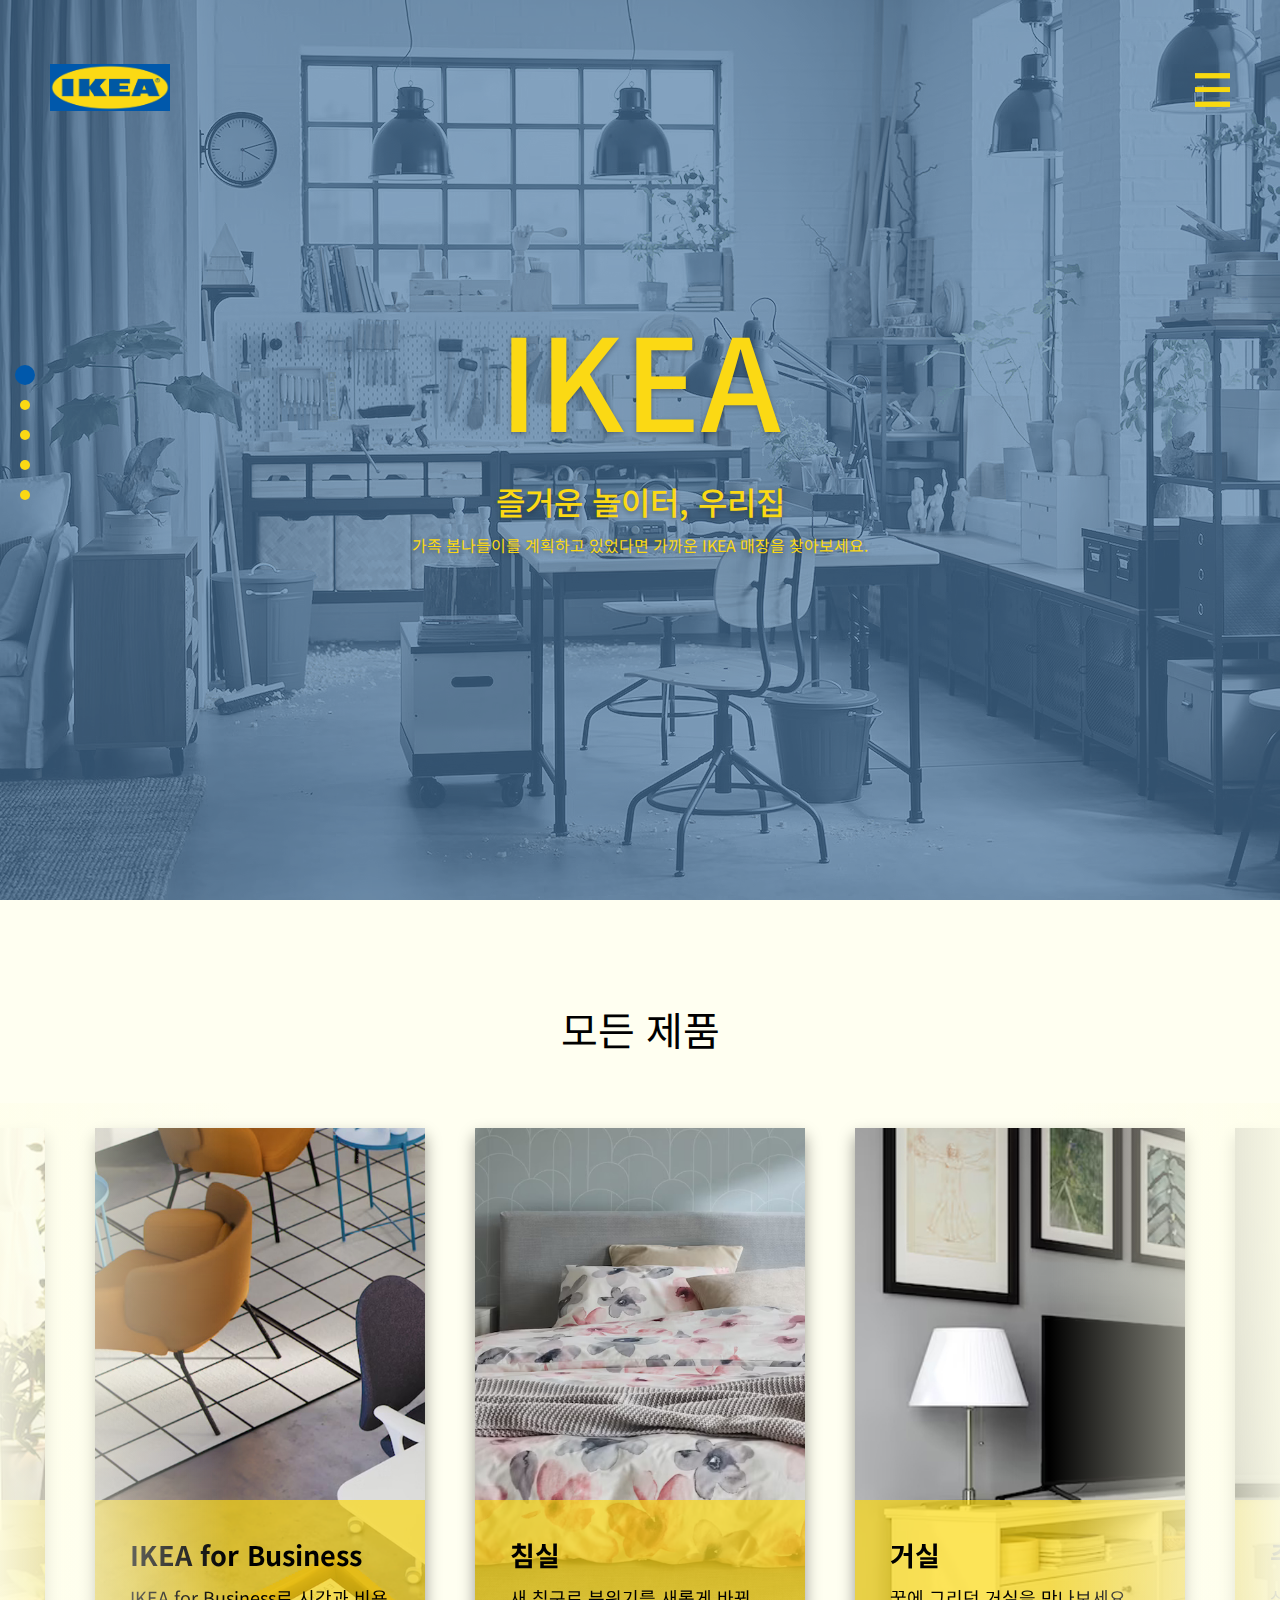
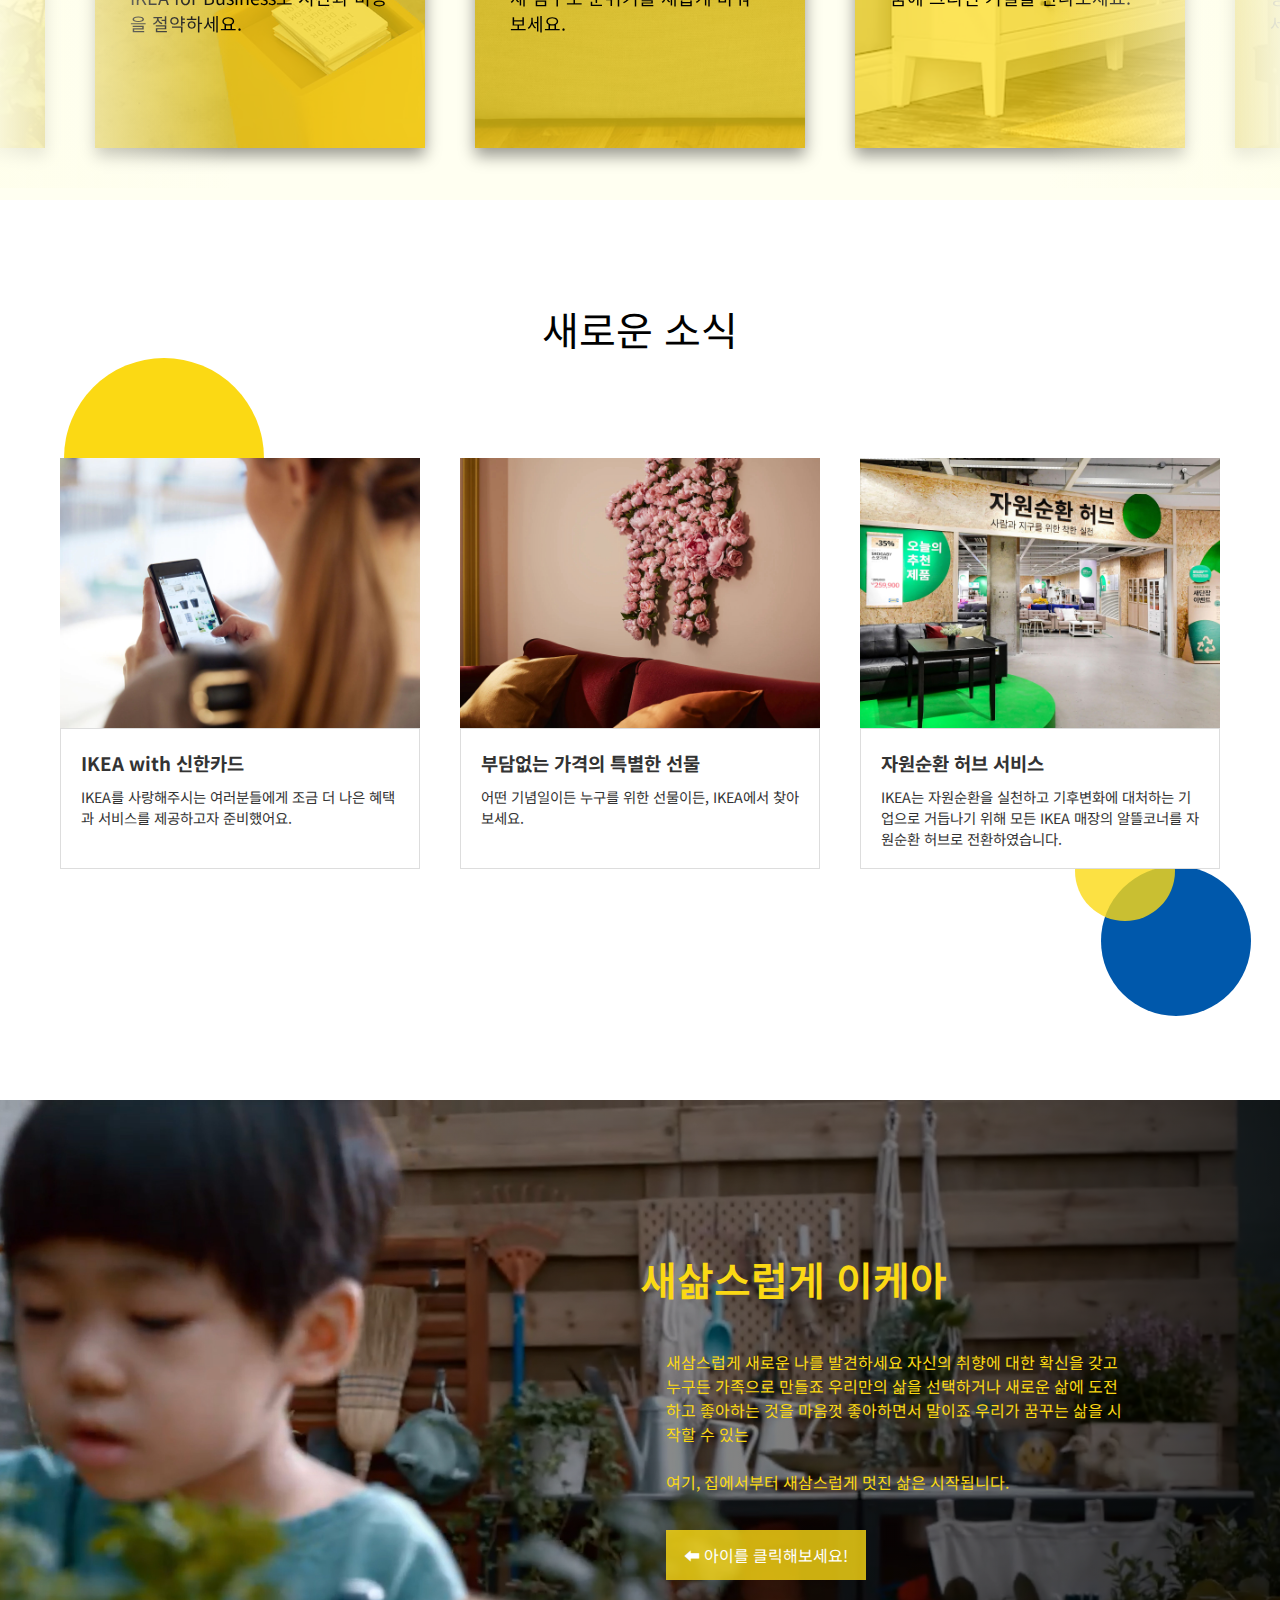
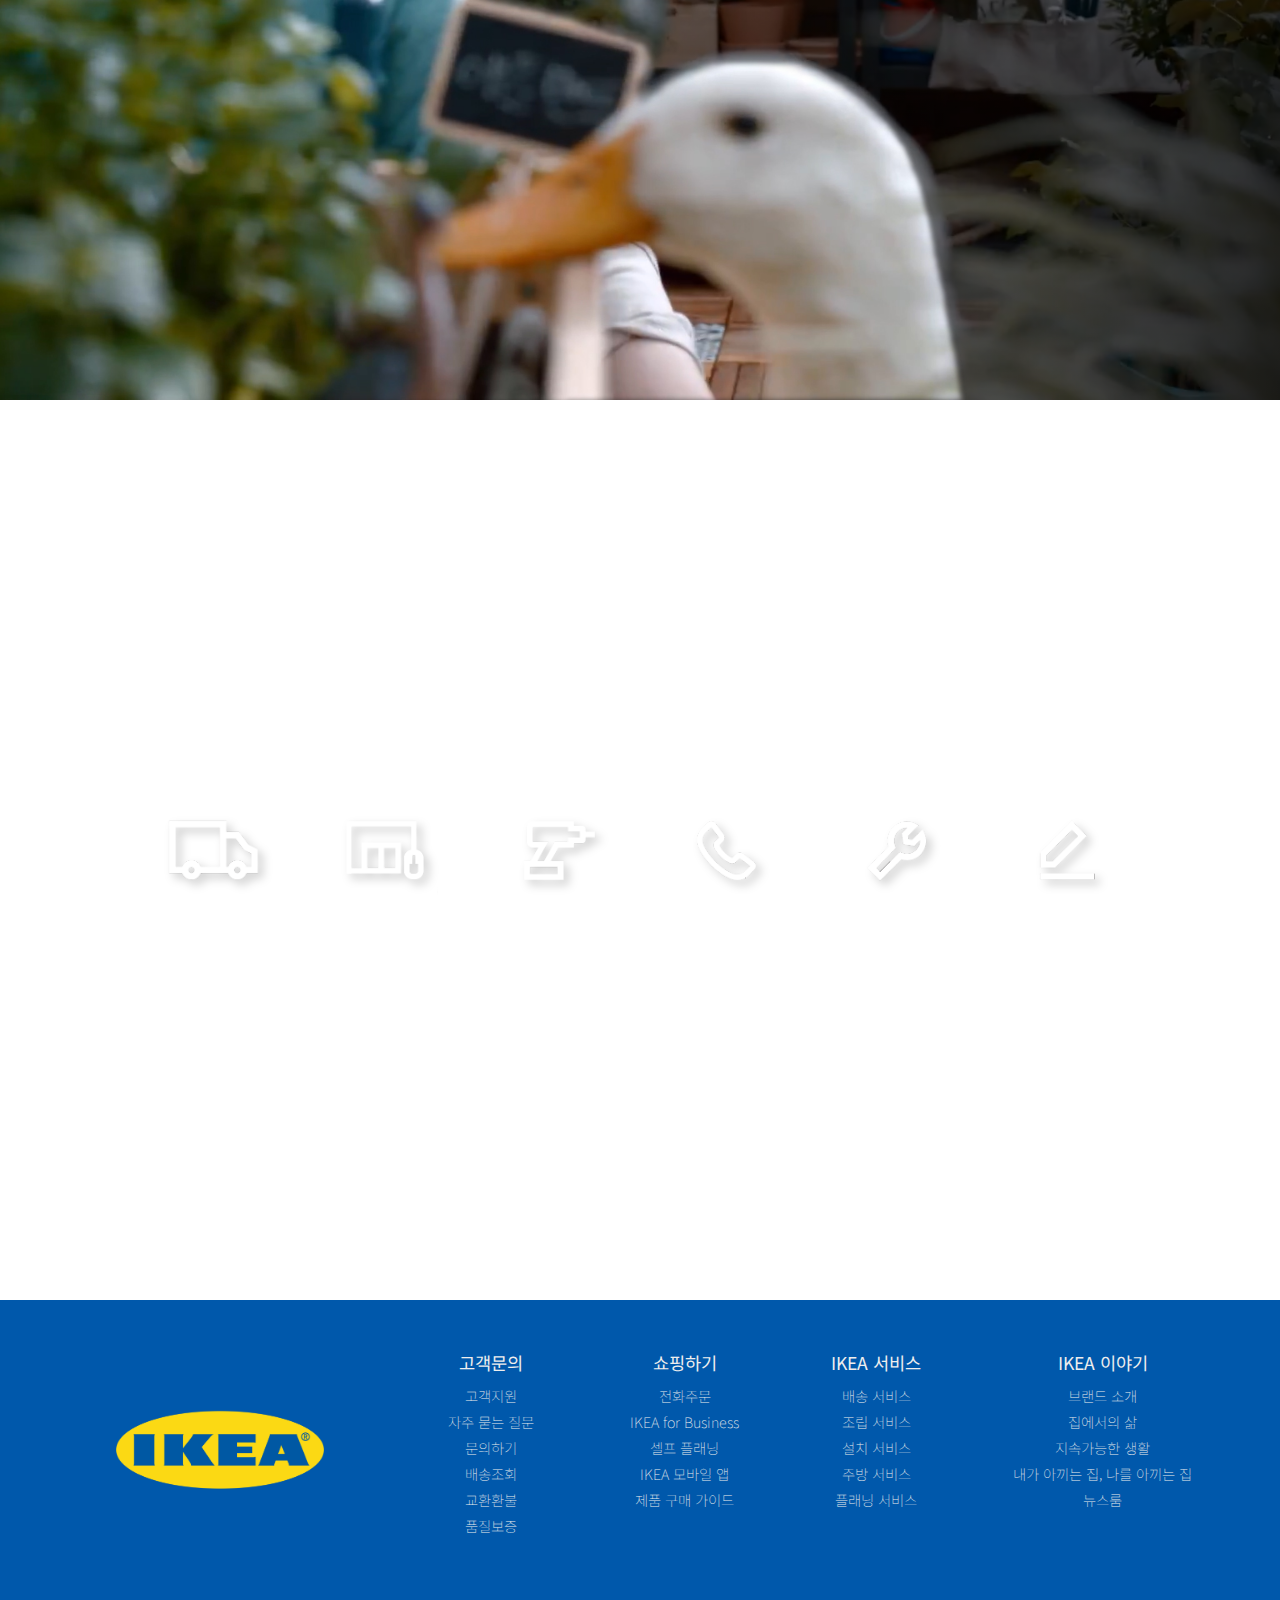
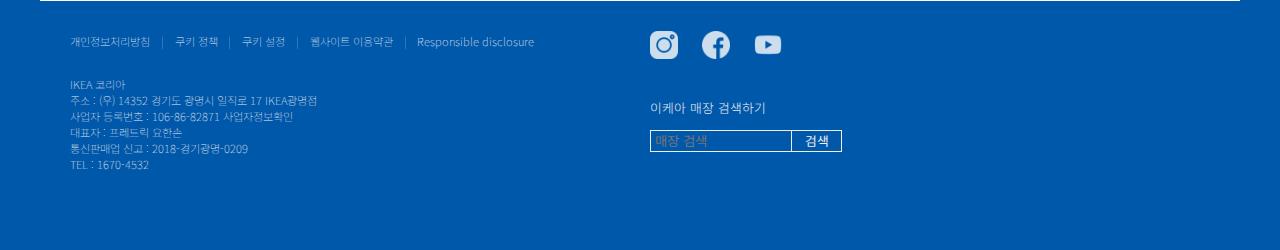
==== commit f04d471c: "메인 필터 수정" ====
--- a/index.html
+++ b/index.html
@@ -16,285 +16,8 @@
     <title>IKEA</title>
 
     <script src="https://code.jquery.com/jquery-3.6.0.min.js"></script>
-    <script src="js/swiper.min.js"></script><!--제품 슬라이드 -->
-
-    <script>
-
-        // 햄버거 메뉴
-
-    if (window.matchMedia("(min-width: 1200px)").matches) {
-        function openLeftMenu() {
-            document.getElementById("left_menu").style.width = "30%";
-        }/*-- #left_menu의 width를 변경시켜 왼쪽 메뉴가 나타날 수 있도록 함.--*/
-        function closeLeftMenu() {
-            document.getElementById("left_menu").style.width = "0%";
-        }
-    } else if(window.matchMedia("(min-width: 700px)").matches) {
-        function openLeftMenu() {
-            document.getElementById("left_menu").style.width = "40%";
-        }/*-- #left_menu의 width를 변경시켜 왼쪽 메뉴가 나타날 수 있도록 함.--*/
-        function closeLeftMenu() {
-            document.getElementById("left_menu").style.width = "0%";
-        }
-    } else {
-        function openLeftMenu() {
-            document.getElementById("left_menu").style.width = "60%";
-        }/*-- #left_menu의 width를 변경시켜 왼쪽 메뉴가 나타날 수 있도록 함.--*/
-        function closeLeftMenu() {
-            document.getElementById("left_menu").style.width = "0%";
-        }
-    };
-        
-        // dot 메뉴 시작
-            // dot 메뉴 클릭시 active
-            $(function () {
-                $('#dot_1').click(function () {
-                    $('#dot_menu a').removeClass('active');
-                    $('#dot_1').addClass('active');
-                });
-                $('#dot_2').click(function () {
-                    $('#dot_menu a').removeClass('active');
-                    $('#dot_2').addClass('active');
-                });
-                $('#dot_3').click(function () {
-                    $('#dot_menu a').removeClass('active');
-                    $('#dot_3').addClass('active');
-                });
-                $('#dot_4').click(function () {
-                    $('#dot_menu a').removeClass('active');
-                    $('#dot_4').addClass('active');
-                });
-                $('#dot_5').click(function () {
-                    $('#dot_menu a').removeClass('active');
-                    $('#dot_5').addClass('active');
-                });
-            });
-
-            // dot 메뉴 스크롤시 active
-
-
-    if (window.matchMedia("(min-width: 1200px)").matches) {
-        $(window).on("scroll", function () {
-            if ($(window).scrollTop() >= 0) {
-                $("#dot_1").addClass("active");
-            }
-
-            if ($(window).scrollTop() >= 630) {
-                $("#dot_1").removeClass("active");
-                $("#dot_2").addClass("active");
-            } else {
-                $("#dot_2").removeClass("active");
-            }
-
-            if ($(window).scrollTop() >= 900) {
-                $("#menu").css({"background-color":"white"});
-                $("#menu").css({"height":"100px"});
-            } else {
-                $("#menu").css({"background-color":"transparent"});
-                $("#menu").css({"height":"180px"});
-            }
-
-            if ($(window).scrollTop() >= 1500) {
-                $("#dot_2").removeClass("active");
-                $("#dot_3").addClass("active");
-            } else {
-                $("#dot_3").removeClass("active");
-            }
-
-            if ($(window).scrollTop() >= 2400) {
-                $("#dot_3").removeClass("active");
-                $("#dot_4").addClass("active");
-            } else {
-                $("#dot_4").removeClass("active");
-            }
-
-            if ($(window).scrollTop() >= 3300) {
-                $("#dot_4").removeClass("active");
-                $("#dot_5").addClass("active");
-            } else {
-                $("#dot_5").removeClass("active");
-            }
-
-            if ($(window).scrollTop() >= 4100) {
-                $("#dot_5").removeClass("active");
-            }
-        });
-    } else if (window.matchMedia("(min-width: 700px)").matches) {
-        $(window).on("scroll", function () {
-            if ($(window).scrollTop() >= 0) {
-                $("#dot_1").addClass("active");
-            }
-
-            if ($(window).scrollTop() >= 630) {
-                $("#dot_1").removeClass("active");
-                $("#dot_2").addClass("active");
-            } else {
-                $("#dot_2").removeClass("active");
-            }
-
-            if ($(window).scrollTop() >= 900) {
-                $("#menu").css({"background-color":"white"});
-                $("#menu").css({"height":"100px"});
-            } else {
-                $("#menu").css({"background-color":"transparent"});
-                $("#menu").css({"height":"180px"});
-            }
-
-            if ($(window).scrollTop() >= 1400) {
-                $("#dot_2").removeClass("active");
-                $("#dot_3").addClass("active");
-            } else {
-                $("#dot_3").removeClass("active");
-            }
-
-            if ($(window).scrollTop() >= 2300) {
-                $("#dot_3").removeClass("active");
-                $("#dot_4").addClass("active");
-            } else {
-                $("#dot_4").removeClass("active");
-            }
-
-            if ($(window).scrollTop() >= 3200) {
-                $("#dot_4").removeClass("active");
-                $("#dot_5").addClass("active");
-            } else {
-                $("#dot_5").removeClass("active");
-            }
-
-            if ($(window).scrollTop() >= 4300) {
-                $("#dot_5").removeClass("active");
-            }
-        });
-    } else {
-        $(window).on("scroll", function () {
-            if ($(window).scrollTop() >= 0) {
-                $("#dot_1").addClass("active");
-            }
-
-            if ($(window).scrollTop() >= 600) {
-                $("#dot_1").removeClass("active");
-                $("#dot_2").addClass("active");
-            } else {
-                $("#dot_2").removeClass("active");
-            }
-
-            if ($(window).scrollTop() >= 850) {
-                $("#menu").css({"background-color":"white"});
-                $("#menu").css({"height":"90px"});
-                $("#menu").css({"box-shadow":"0px 3px 15px rgba(0,0,0,0.2)"});
-            } else {
-                $("#menu").css({"background-color":"transparent"});
-                $("#menu").css({"height":"180px"});
-                $("#menu").css({"box-shadow":"none"});
-            } // 메뉴바 900PX 보다 스크롤 되는 경우 배경 생기게
-
-            if ($(window).scrollTop() >= 1300) {
-                $("#dot_2").removeClass("active");
-                $("#dot_3").addClass("active");
-            } else {
-                $("#dot_3").removeClass("active");
-            }
-
-            if ($(window).scrollTop() >= 2700) {
-                $("#dot_3").removeClass("active");
-                $("#dot_4").addClass("active");
-            } else {
-                $("#dot_4").removeClass("active");
-            }
-
-            if ($(window).scrollTop() >= 3600) {
-                $("#dot_4").removeClass("active");
-                $("#dot_5").addClass("active");
-            } else {
-                $("#dot_5").removeClass("active");
-            }
-
-            if ($(window).scrollTop() >= 5100) {
-                $("#dot_5").removeClass("active");
-            }
-        });
-    }
-
-                    //리사이즈시 적용
-                    $(window).resize(function(){
-                        if (window.matchMedia("(min-width: 1200px)").matches) {
-                        var swiper = new Swiper('.swiper-container', {
-                            pagination: '.swiper-pagination',
-                            slidesPerView: 3.5, // 몇개 보이게 할 건지
-                            paginationClickable: true,
-                            spaceBetween: 50, //슬라이드 간격
-                            loop: true, // 처음~끝 반복 여부
-                            centeredSlides: true,
-                            autoplay: 2500, // 오토플레이 진행 속도
-                            autoplayDisableOnInteraction: false  
-                        });
-                    } else if (window.matchMedia("(min-width: 700px)").matches) { 
-                        var swiper = new Swiper('.swiper-container', {
-                            pagination: '.swiper-pagination',
-                            slidesPerView: 2.3, // 몇개 보이게 할 건지
-                            paginationClickable: true,
-                            spaceBetween: 50, //슬라이드 간격
-                            loop: true, // 처음~끝 반복 여부
-                            centeredSlides: true,
-                            autoplay: 2500, // 오토플레이 진행 속도
-                            autoplayDisableOnInteraction: false  
-                        }); 
-                    } else { 
-                        var swiper = new Swiper('.swiper-container', {
-                            pagination: '.swiper-pagination',
-                            slidesPerView: 1.4, // 몇개 보이게 할 건지
-                            paginationClickable: true,
-                            spaceBetween: 50, //슬라이드 간격
-                            loop: true, // 처음~끝 반복 여부
-                            centeredSlides: true,
-                            autoplay: 2500, // 오토플레이 진행 속도
-                            autoplayDisableOnInteraction: false  
-                        }); }
-                    });
-
-            //dot _menu 앵커 스크롤 애니메이션
-                $(document).ready(function ($) {
-                    $("#dot_1").click(function (event) {
-                        event.preventDefault();
-                        $('html,body').animate({ scrollTop: $(this.hash).offset().top }, 500);
-
-                    });
-                    $("#dot_2").click(function (event) {
-                        event.preventDefault();
-                        $('html,body').animate({ scrollTop: $(this.hash).offset().top }, 500);
-
-                    });
-                    $("#dot_3").click(function (event) {
-                        event.preventDefault();
-                        $('html,body').animate({ scrollTop: $(this.hash).offset().top }, 500);
-
-                    });
-                    $("#dot_4").click(function (event) {
-                        event.preventDefault();
-                        $('html,body').animate({ scrollTop: $(this.hash).offset().top }, 500);
-
-                    });
-                    $("#dot_5").click(function (event) {
-                        event.preventDefault();
-                        $('html,body').animate({ scrollTop: $(this.hash).offset().top }, 500);
-
-                    });
-                });
-
-                //popup
-                $(function () {
-                    $('.main_campaign_baby_hover').click(function () {
-                        $("#popup").fadeIn();
-                    });
-
-                    $('.close_btn').click(function () {
-                        $("#popup").hide();
-                    });
-                });
-
-
-
-    </script> <!-- js파일로 나중에 분리해놓기 -->
+    <script src="js/swiper.min.js"></script><!--제품 슬라이드 js-->
+    <script src="js/sr_one.js"></script> <!-- 메뉴, 팝업 js -->
 
     </head>
     
@@ -306,19 +29,19 @@
             <div id="menu">
                 <div class="logo" onclick="location.href='#'"><img src="img/logo.png" alt="로고이미지"></div>
 
-                <img src="img/menu_icon.png" id="hambuger" onclick="openLeftMenu()">
+                <img src="img/menu_icon.png" id="hambuger" onclick="openLeftMenu()" alt="햄버거로고">
             </div>
     
             <div id="left_menu" class="overlay">
                 <a href="javascript:void(0)" class="closebtn" onclick="closeLeftMenu()">&times;</a>
                 <div class="overlay-content">
-                    <a href="#">모든 제품</a>
-                    <a href="#">온라인 쇼룸</a>
-                    <a href="#">할인 중</a>
-                    <a href="#">신제품</a>
-                    <a href="#">아이디어</a>
-                    <a href="#">새로운 소식</a>
-                    <a href="#">매장안내</a>
+                    <a href="sub.html">모든 제품</a>
+                    <a href="sub.html">온라인 쇼룸</a>
+                    <a href="sub.html">할인 중</a>
+                    <a href="sub.html">신제품</a>
+                    <a href="sub.html">아이디어</a>
+                    <a href="sub.html">새로운 소식</a>
+                    <a href="sub.html">매장안내</a>
                   </div>
             </div>
             
@@ -348,6 +71,7 @@
                 <p>즐거운 놀이터, 우리집</p>
                 <p>가족 봄나들이를 계획하고 있었다면 가까운 IKEA 매장을 찾아보세요.</p>
             </div>
+            <div class="main_top_overlay"></div>
             <div class="main_top_img">
             </div>
         </div>
@@ -453,81 +177,8 @@
                 </div>
             </div>
             
-                <!-- js 나중에 분리 -->
-                <script>
-
-                    //처음 화면 진입시 적용
-                    if (window.matchMedia("(min-width: 1200px)").matches) {
-                        var swiper = new Swiper('.swiper-container', {
-                            pagination: '.swiper-pagination',
-                            slidesPerView: 3.5, // 몇개 보이게 할 건지
-                            paginationClickable: true,
-                            spaceBetween: 50, //슬라이드 간격
-                            loop: true, // 처음~끝 반복 여부
-                            centeredSlides: true,
-                            autoplay: 2500, // 오토플레이 진행 속도
-                            autoplayDisableOnInteraction: false  
-                        });
-                    } else if (window.matchMedia("(min-width: 700px)").matches) { 
-                        var swiper = new Swiper('.swiper-container', {
-                            pagination: '.swiper-pagination',
-                            slidesPerView: 2.3, // 몇개 보이게 할 건지
-                            paginationClickable: true,
-                            spaceBetween: 50, //슬라이드 간격
-                            loop: true, // 처음~끝 반복 여부
-                            centeredSlides: true,
-                            autoplay: 2500, // 오토플레이 진행 속도
-                            autoplayDisableOnInteraction: false  
-                        }); 
-                    } else { 
-                        var swiper = new Swiper('.swiper-container', {
-                            pagination: '.swiper-pagination',
-                            slidesPerView: 1.4, // 몇개 보이게 할 건지
-                            paginationClickable: true,
-                            spaceBetween: 50, //슬라이드 간격
-                            loop: true, // 처음~끝 반복 여부
-                            centeredSlides: true,
-                            autoplay: 2500, // 오토플레이 진행 속도
-                            autoplayDisableOnInteraction: false  
-                        }); }
-
-                    //리사이즈시 적용
-                    $(window).resize(function(){
-                        if (window.matchMedia("(min-width: 1200px)").matches) {
-                        var swiper = new Swiper('.swiper-container', {
-                            pagination: '.swiper-pagination',
-                            slidesPerView: 3.5, // 몇개 보이게 할 건지
-                            paginationClickable: true,
-                            spaceBetween: 50, //슬라이드 간격
-                            loop: true, // 처음~끝 반복 여부
-                            centeredSlides: true,
-                            autoplay: 2500, // 오토플레이 진행 속도
-                            autoplayDisableOnInteraction: false  
-                        });
-                    } else if (window.matchMedia("(min-width: 700px)").matches) { 
-                        var swiper = new Swiper('.swiper-container', {
-                            pagination: '.swiper-pagination',
-                            slidesPerView: 2.3, // 몇개 보이게 할 건지
-                            paginationClickable: true,
-                            spaceBetween: 50, //슬라이드 간격
-                            loop: true, // 처음~끝 반복 여부
-                            centeredSlides: true,
-                            autoplay: 2500, // 오토플레이 진행 속도
-                            autoplayDisableOnInteraction: false  
-                        }); 
-                    } else { 
-                        var swiper = new Swiper('.swiper-container', {
-                            pagination: '.swiper-pagination',
-                            slidesPerView: 1.4, // 몇개 보이게 할 건지
-                            paginationClickable: true,
-                            spaceBetween: 50, //슬라이드 간격
-                            loop: true, // 처음~끝 반복 여부
-                            centeredSlides: true,
-                            autoplay: 2500, // 오토플레이 진행 속도
-                            autoplayDisableOnInteraction: false  
-                        }); }
-                    });
-            </script>
+                <!-- 제품 슬라이드 js 2 -->
+                <script src="js/sr_two.js"></script>
 
         </div>
 
@@ -579,7 +230,7 @@
 
             <div id="popup" class="hide_popup">
                 <div class="content">
-                    <video class="main_campaign_video" src="img/popup-mv0-bg.mp4" loop="" muted="" autoplay="">
+                    <video class="main_campaign_video" src="img/popup-mv0-bg.mp4" loop="" muted="" autoplay=""></video>
                 </div>
                 <button class="close_btn">영상 닫기</button>
             </div>
@@ -728,7 +379,7 @@
                     </div>
                     <div class="footer_content_right_bottom"> 
                         <span>이케아 매장 검색하기</span>
-                        <form action="">
+                        <form>
                             <input type="search" name="store" placeholder=" 매장 검색">
                             <button type="submit">검색</button>
                         </form>
--- a/css/index.css
+++ b/css/index.css
@@ -158,17 +158,28 @@
         width: 100%;
         height: 100vh;
         min-height: 900px;
+        position: relative;
+    }
+
+    .main_top_overlay {
+        width: 100%;
+        height: 100%;
+        position: absolute;
+        z-index: 2;
+        background-color: rgba(0, 88, 171,0.35);
+        display: block;
     }
 
     .main_top_img {
         width: 100%;
         height: 100%;
+        position: absolute;
+        z-index: 1;
         background-position: center;
         background-attachment: fixed;
         background-size: cover;
         background-image: url("../img/main_1.jpg");
-        filter:
-            brightness(0.4) opacity(0.6) drop-shadow(0 0 0 rgb(0, 88, 171));
+        filter: brightness(0.7) opacity(0.7) grayscale(0.8);
     }
 
     .main_top_text {
@@ -180,6 +191,7 @@
         top: 50%;
         left: 50%;
         z-index: 99;
+        text-shadow: 0 2px 5px rgba(0, 0, 0, 0.3);
     }
 
     .main_top_text h1 {
@@ -201,8 +213,12 @@
 
 
     /*-----메인 호버-----*/
-    .main_top_text:hover+.main_top_img {
-        filter: none;
+    .main_top_text:hover + .main_top_overlay {
+        display: none;
+        transition: all 0.3s ease;
+    }
+    .main_top_text:hover ~ .main_top_img {
+        filter: brightness(0.9);
         transition: all 0.3s ease;
     }
 
@@ -386,7 +402,7 @@
         background-color: rgba(251, 217, 20, 0.8);
         margin: 50px 15% 0;
         cursor: pointer;
-        z-index: 5s;
+        z-index: 5;
     }
 
     .main_campaign_btn span {
@@ -905,15 +921,25 @@
         min-height: 900px;
     }
 
+    .main_top_overlay {
+        width: 100%;
+        height: 100%;
+        position: absolute;
+        z-index: 2;
+        background-color: rgba(0, 88, 171,0.35);
+        display: block;
+    }
+
     .main_top_img {
         width: 100%;
         height: 100%;
+        position: absolute;
+        z-index: 1;
         background-position: center;
         background-attachment: fixed;
         background-size: cover;
         background-image: url("../img/main_1.jpg");
-        filter:
-            brightness(0.4) opacity(0.6) drop-shadow(0 0 0 rgb(0, 88, 171));
+        filter: brightness(0.7) opacity(0.7) grayscale(0.8);
     }
 
     .main_top_text {
@@ -925,6 +951,7 @@
         top: 50%;
         left: 50%;
         z-index: 99;
+        text-shadow: 0 2px 5px rgba(0, 0, 0, 0.3);
     }
 
     .main_top_text h1 {
@@ -946,8 +973,12 @@
 
 
     /*-----메인 호버-----*/
-    .main_top_text:hover+.main_top_img {
-        filter: none;
+    .main_top_text:hover + .main_top_overlay {
+        display: none;
+        transition: all 0.3s ease;
+    }
+    .main_top_text:hover ~ .main_top_img {
+        filter: brightness(0.9);
         transition: all 0.3s ease;
     }
 
@@ -1130,7 +1161,7 @@
         background-color: rgba(251, 217, 20, 0.8);
         margin: 250px 20% 0;
         cursor: pointer;
-        z-index: 5s;
+        z-index: 5;
     }
 
     .main_campaign_btn span {
@@ -1647,15 +1678,25 @@
         min-height: 900px;
     }
 
+    .main_top_overlay {
+        width: 100%;
+        height: 100%;
+        position: absolute;
+        z-index: 2;
+        background-color: rgba(0, 88, 171,0.35);
+        display: block;
+    }
+
     .main_top_img {
         width: 100%;
         height: 100%;
+        position: absolute;
+        z-index: 1;
         background-position: center;
         background-attachment: fixed;
         background-size: cover;
         background-image: url("../img/main_1.jpg");
-        filter:
-            brightness(0.4) opacity(0.6) drop-shadow(0 0 0 rgb(0, 88, 171));
+        filter: brightness(0.7) opacity(0.7) grayscale(0.8);
     }
 
     .main_top_text {
@@ -1667,6 +1708,7 @@
         top: 50%;
         left: 50%;
         z-index: 99;
+        text-shadow: 0 2px 5px rgba(0, 0, 0, 0.3);
     }
 
     .main_top_text h1 {
@@ -1688,8 +1730,12 @@
 
 
     /*-----메인 호버-----*/
-    .main_top_text:hover+.main_top_img {
-        filter: none;
+    .main_top_text:hover + .main_top_overlay {
+        display: none;
+        transition: all 0.3s ease;
+    }
+    .main_top_text:hover ~ .main_top_img {
+        filter: brightness(0.9);
         transition: all 0.3s ease;
     }
 
@@ -1871,7 +1917,7 @@
         background-color: rgba(251, 217, 20, 0.8);
         margin: 180px 20% 0;
         cursor: pointer;
-        z-index: 5s;
+        z-index: 5;
     }
 
     .main_campaign_btn span {
